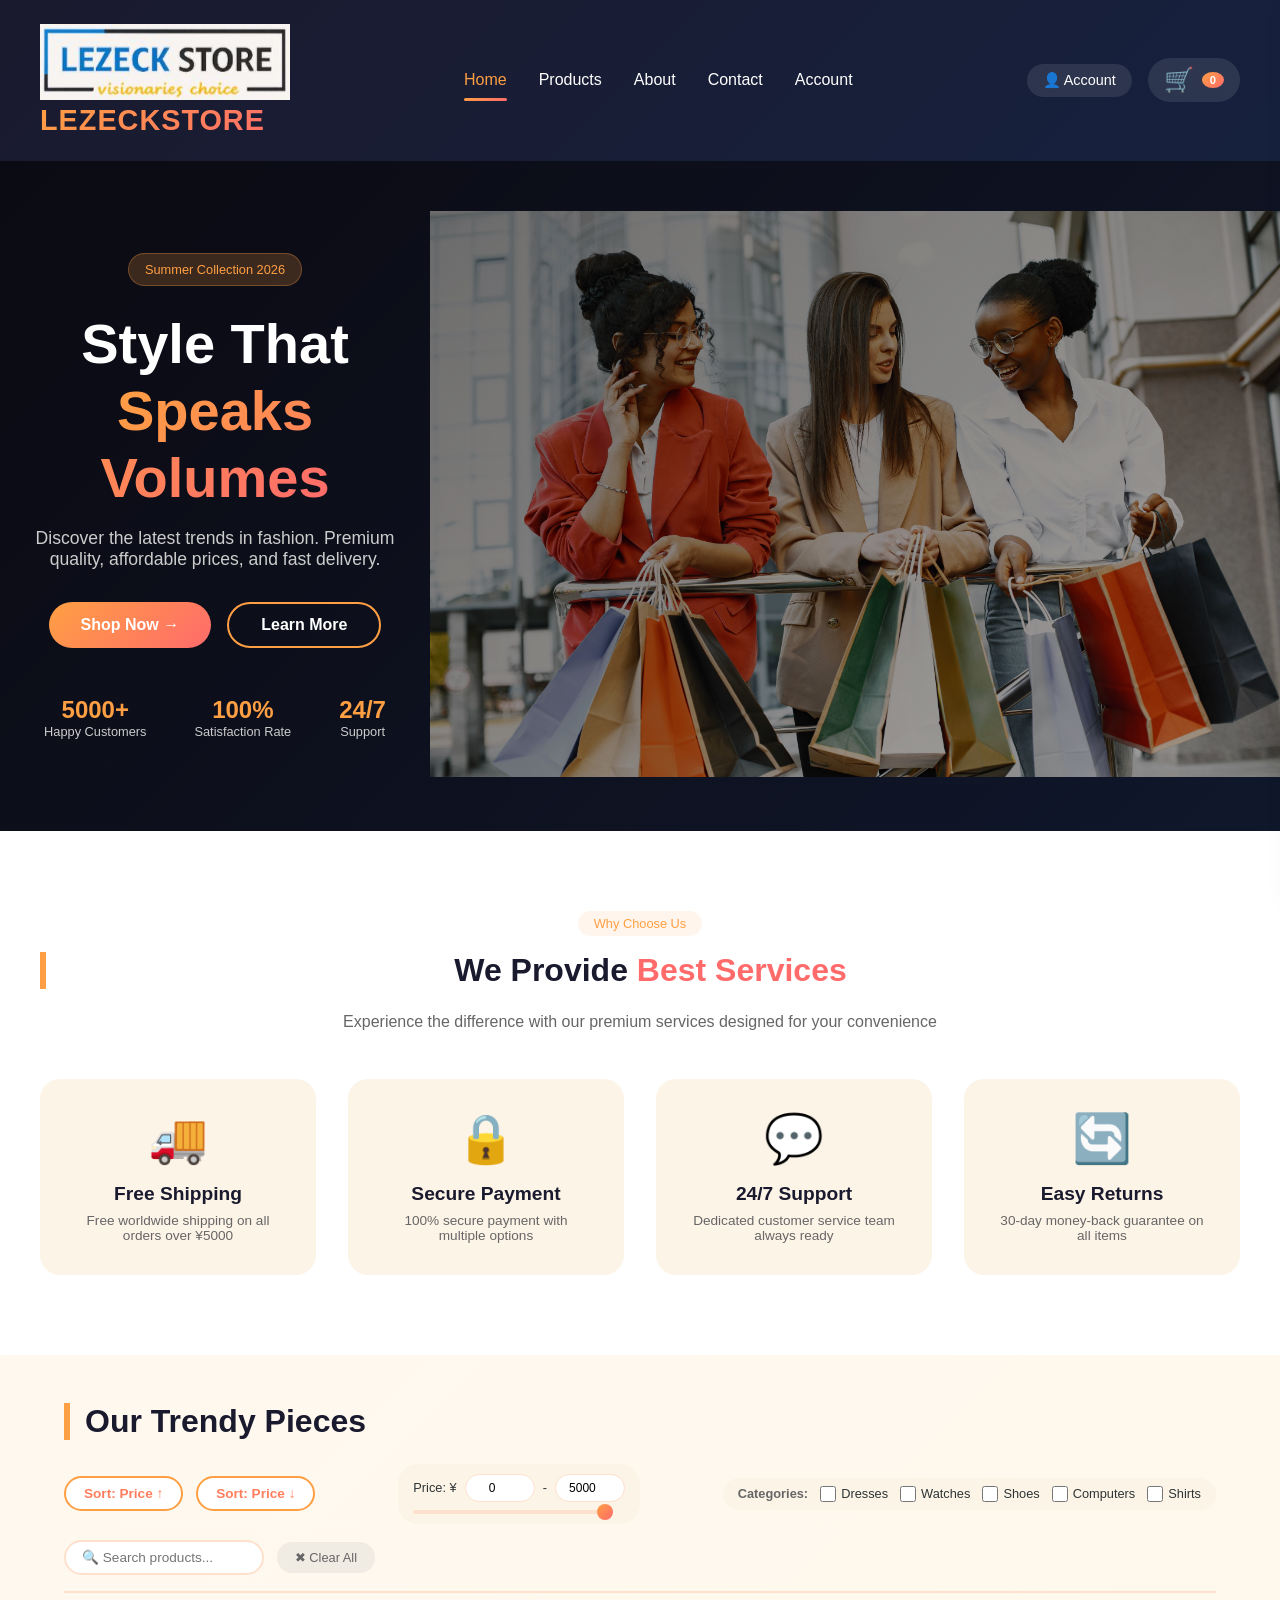
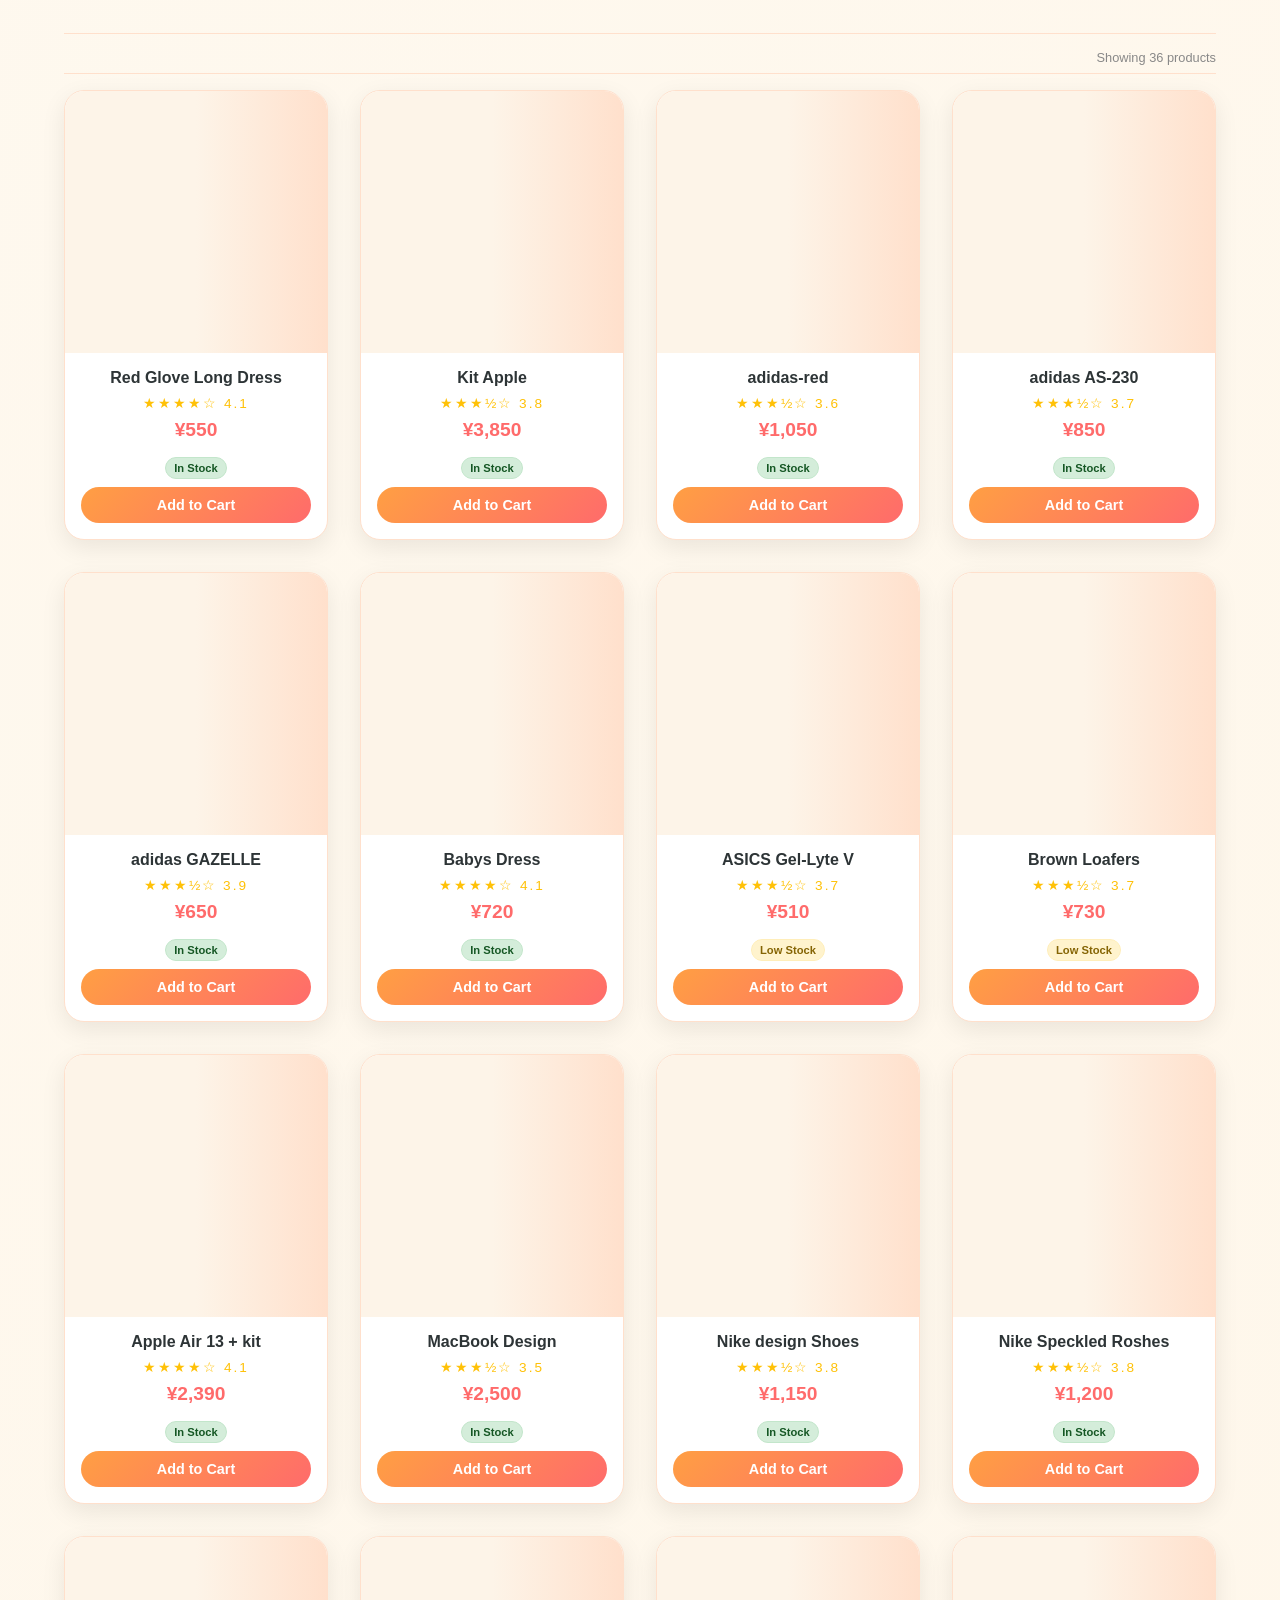
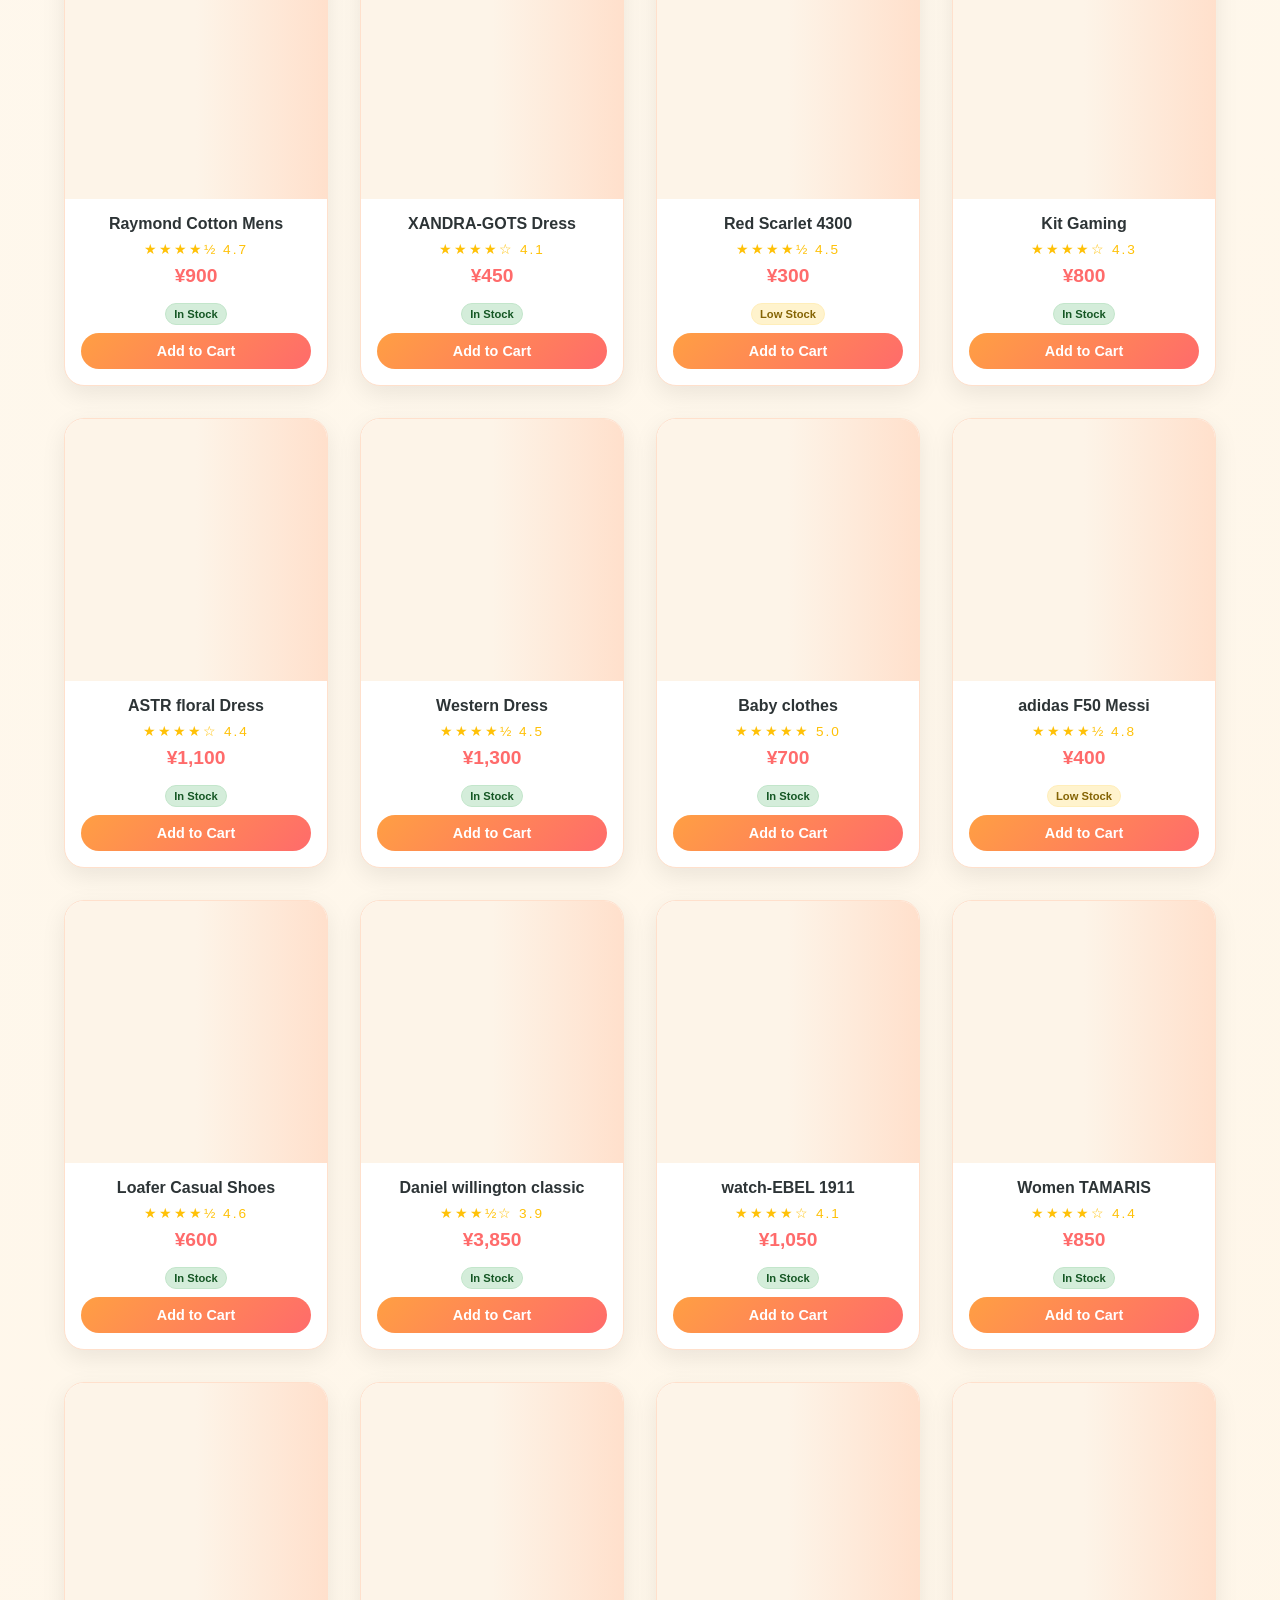
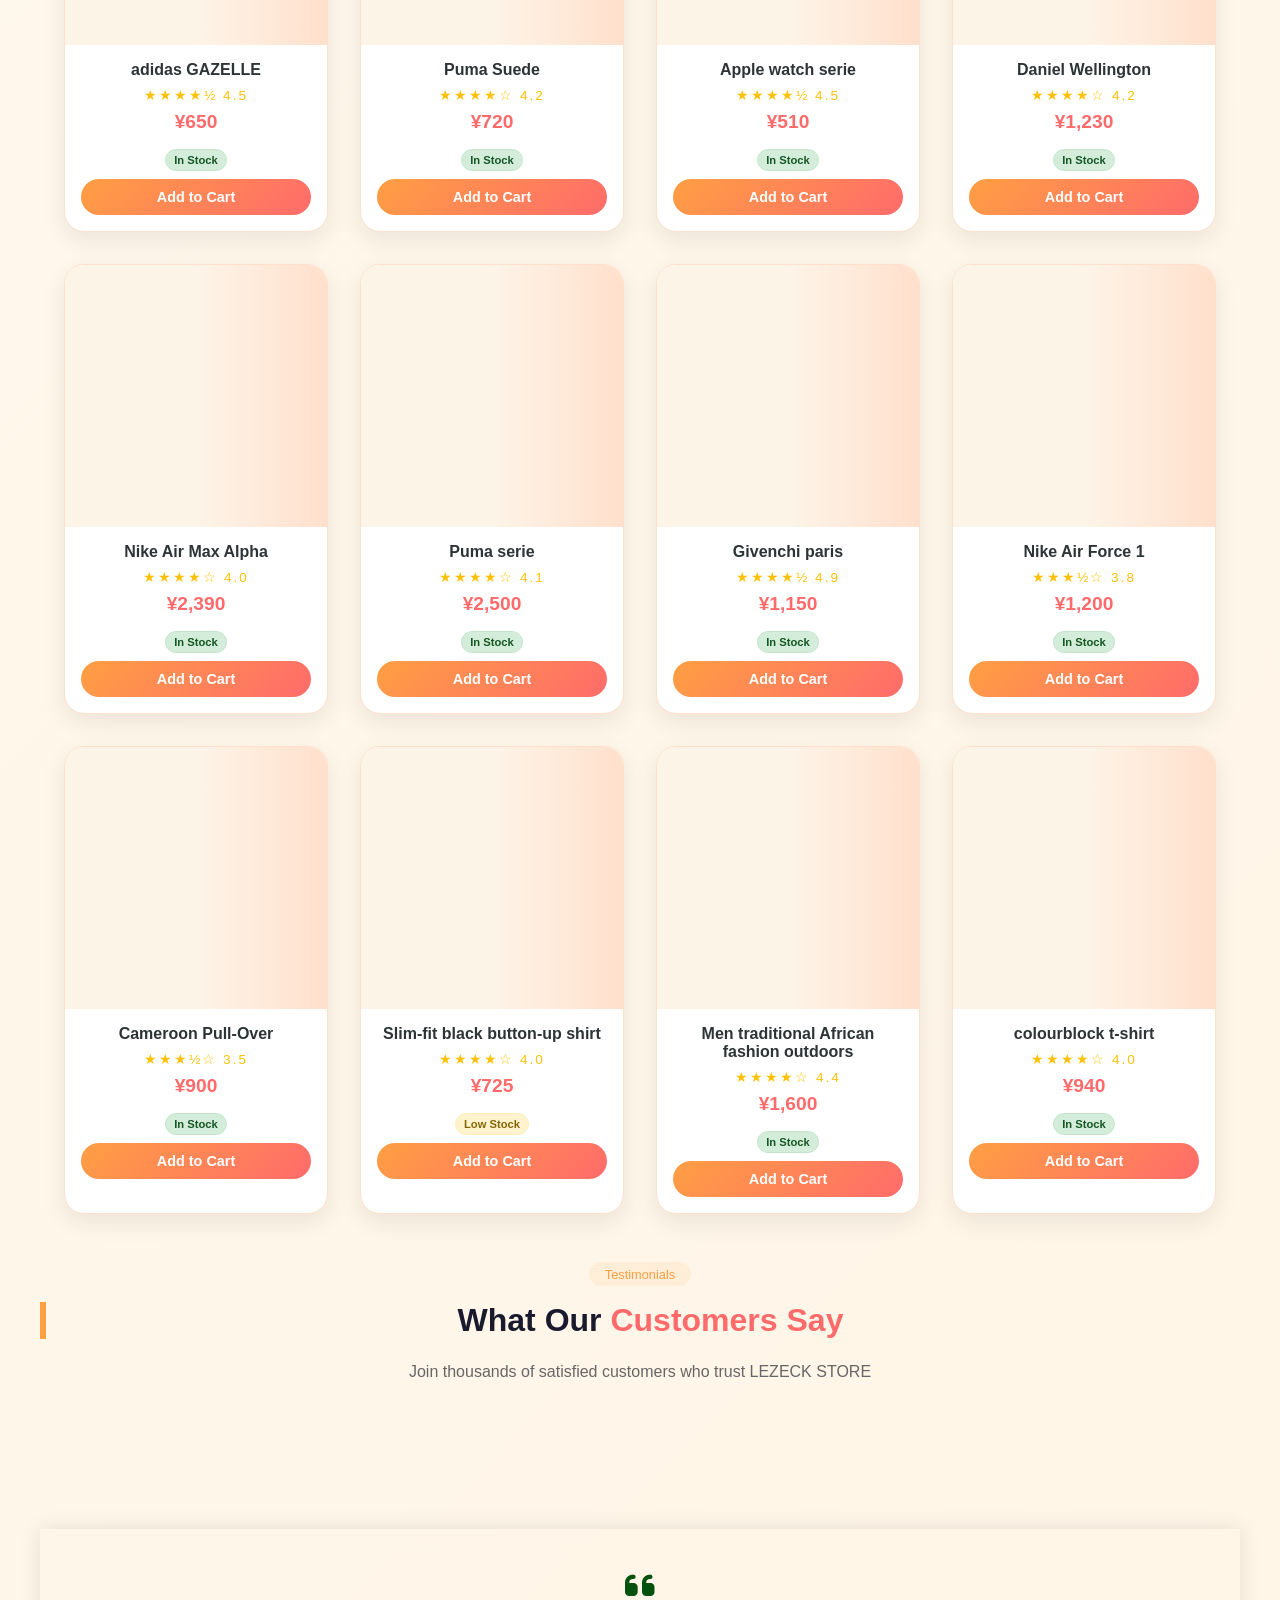
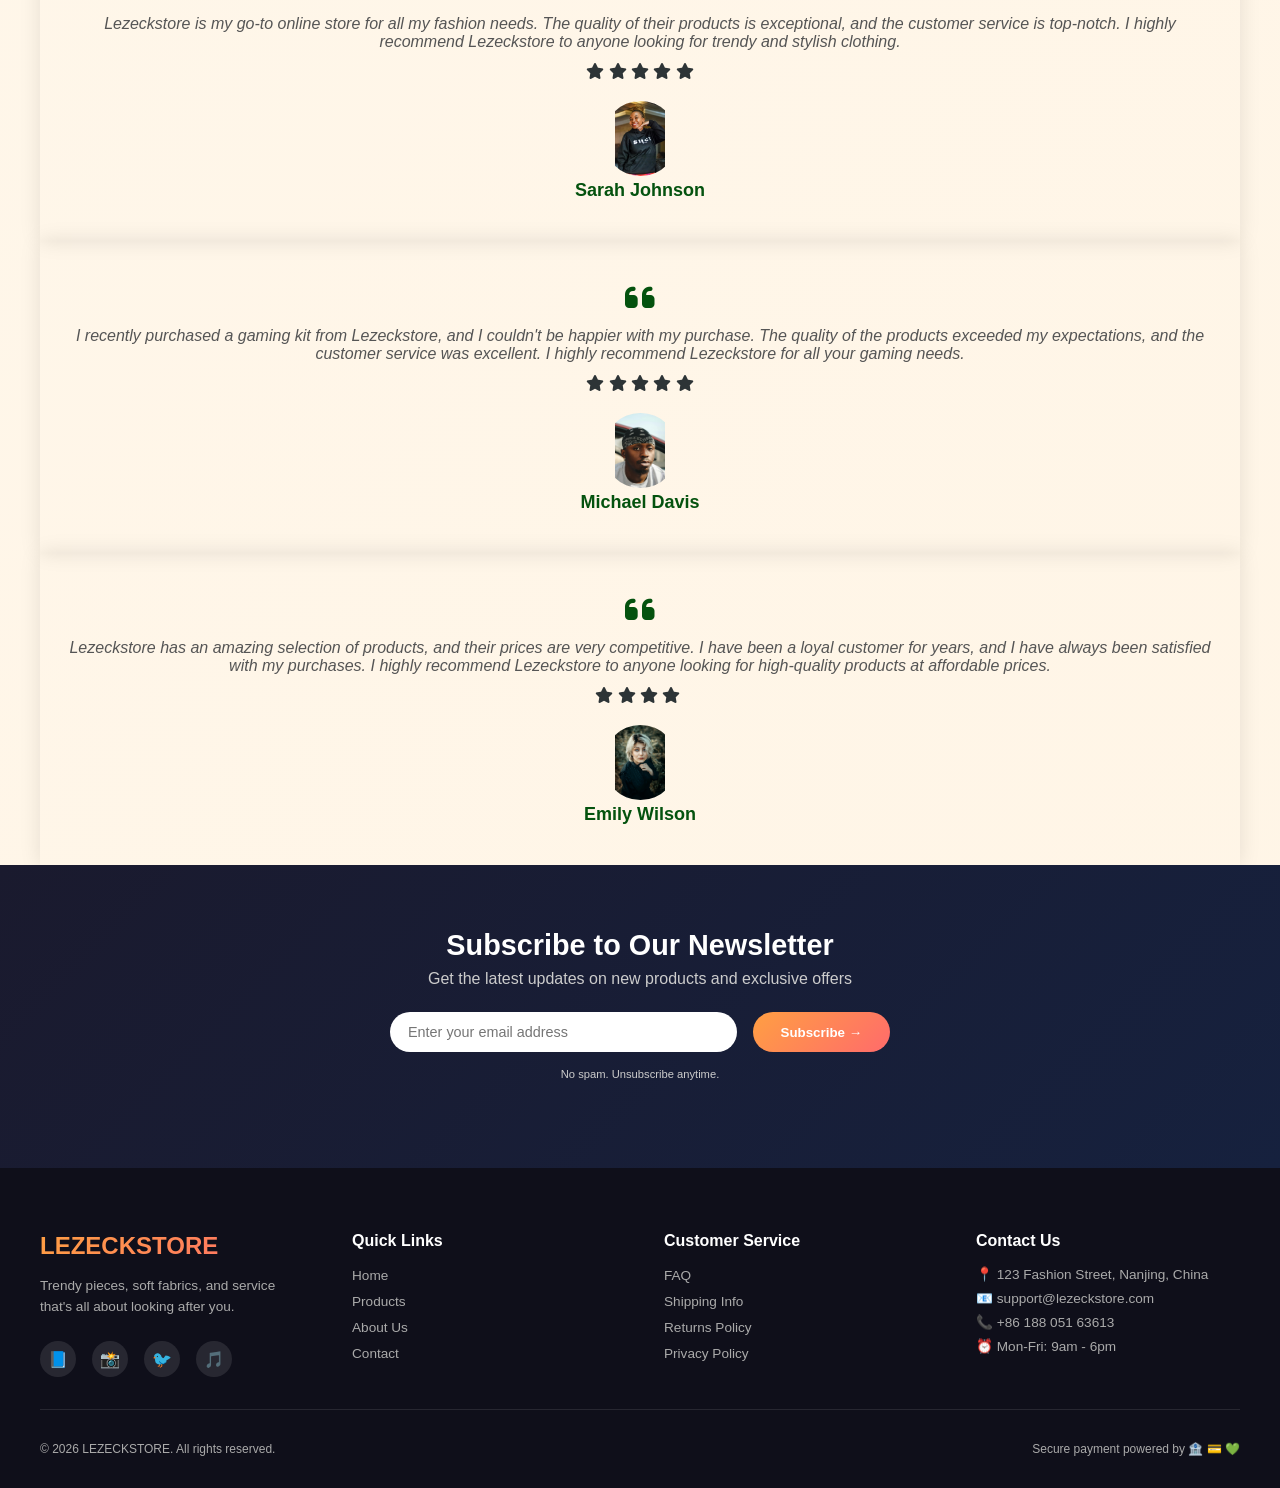
==== index.html @ a6354660 "Move index.html to root directory" ====
<!DOCTYPE html>
<html lang="en">
<head>
    <meta charset="UTF-8">
    <meta name="viewport" content="width=device-width, initial-scale=1.0, user-scalable=yes, viewport-fit=cover">
    <title>LEZECK STORE - Fashion Meets Your Personality</title>
    <!-- Add Font Awesome for testimonial icons -->
    <link rel="stylesheet" href="https://cdnjs.cloudflare.com/ajax/libs/font-awesome/6.4.0/css/all.min.css">
    <link rel="stylesheet" href="styles.css">
    <script src="script.js" defer></script>
</head>
<body>

<!-- Header with Navigation -->
<header class="header">
    <nav class="navbar">
        <div class="logo">
            <a href="index.html"><img src="images/logo.JPG" width="250px" alt="logo"></a>
            <h1>LEZECKSTORE</h1>
        </div>
        <ul class="nav-links">
            <li><a href="index.html" class="active">Home</a></li>
            <li><a href="product.html">Products</a></li>
            <li><a href="#">About</a></li>
            <li><a href="#">Contact</a></li>
            <li><a href="#">Account</a></li>
        </ul>
        <div class="header-actions">
            <div class="account-dropdown" id="accountDropdown">
                <button class="account-btn" id="accountBtn" aria-label="Account menu">👤 Account</button>
                <div class="dropdown-content" id="dropdownContent">
                    <div class="user-info" id="userInfo">
                        <span id="userNameDisplay">Guest</span>
                    </div>
                    <hr>
                    <button id="ordersBtn" class="dropdown-item">📋 My Orders</button>
                    <button id="loginBtn" class="dropdown-item">🔑 Login</button>
                    <button id="registerBtn" class="dropdown-item">📝 Register</button>
                    <button id="logoutBtn" class="dropdown-item logout" style="display:none;">🚪 Logout</button>
                </div>
            </div>
            <div class="cart-icon" id="cartIcon" aria-label="Shopping cart">
                🛒 <span id="cartCount" class="cart-badge">0</span>
            </div>
        </div>
    </nav>
</header>

<!-- Hero Banner (Day 18) -->
<section class="hero-banner">
    <div class="hero-overlay"></div>
    <div class="hero-content">
        <span class="hero-badge">Summer Collection 2026</span>
        <h1 class="hero-main-title">Style That<br><span class="gradient-text">Speaks Volumes</span></h1>
        <p class="hero-subtitle">Discover the latest trends in fashion. Premium quality, affordable prices, and fast delivery.</p>
        <div class="hero-buttons">
            <button class="btn-primary" id="shopNowBtn">Shop Now →</button>
            <button class="btn-secondary" id="learnMoreBtn">Learn More</button>
        </div>
        <div class="hero-stats">
            <div class="stat"><span>5000+</span><p>Happy Customers</p></div>
            <div class="stat"><span>100%</span><p>Satisfaction Rate</p></div>
            <div class="stat"><span>24/7</span><p>Support</p></div>
        </div>
    </div>
    <div class="col-2">
        <img src="images/shop.jpg" alt="shop">
    </div>
</section>

<!-- Features Section (Day 18) -->
<section class="features-section">
    <div class="container">
        <div class="section-header">
            <span class="section-tag">Why Choose Us</span>
            <h2 class="section-title">We Provide <span class="highlight">Best Services</span></h2>
            <p class="section-subtitle">Experience the difference with our premium services designed for your convenience</p>
        </div>
        <div class="features-grid">
            <div class="feature-card">
                <div class="feature-icon">🚚</div>
                <h3>Free Shipping</h3>
                <p>Free worldwide shipping on all orders over ¥5000</p>
            </div>
            <div class="feature-card">
                <div class="feature-icon">🔒</div>
                <h3>Secure Payment</h3>
                <p>100% secure payment with multiple options</p>
            </div>
            <div class="feature-card">
                <div class="feature-icon">💬</div>
                <h3>24/7 Support</h3>
                <p>Dedicated customer service team always ready</p>
            </div>
            <div class="feature-card">
                <div class="feature-icon">🔄</div>
                <h3>Easy Returns</h3>
                <p>30-day money-back guarantee on all items</p>
            </div>
        </div>
    </div>
</section>

<!-- Products Section -->
<main class="main-content">
    <h2 class="section-title">Our Trendy Pieces</h2>
    
    <div class="control-bar">
        <div class="sort-buttons">
            <button class="btn-sort" id="sortLowToHigh">Sort: Price ↑</button>
            <button class="btn-sort" id="sortHighToLow">Sort: Price ↓</button>
        </div>
        
        <div class="price-filter">
            <div class="price-range">
                <label>Price: ¥</label>
                <input type="number" id="minPrice" placeholder="Min" class="price-input" value="0">
                <span>-</span>
                <input type="number" id="maxPrice" placeholder="Max" class="price-input" value="5000">
            </div>
            <input type="range" id="priceSlider" class="price-slider" min="0" max="5000" value="5000">
        </div>
        
        <div class="categories-filter">
            <span class="filter-label">Categories:</span>
            <label class="category-checkbox"><input type="checkbox" class="category-chk" value="Dresses"> Dresses</label>
            <label class="category-checkbox"><input type="checkbox" class="category-chk" value="watch"> Watches</label>
            <label class="category-checkbox"><input type="checkbox" class="category-chk" value="Shoes"> Shoes</label>
            <label class="category-checkbox"><input type="checkbox" class="category-chk" value="Computers"> Computers</label>
           <label class="category-checkbox"><input type="checkbox" class="category-chk" value="shirt"> Shirts</label>
        </div>
        
        <div class="search-bar">
            <input type="text" id="searchInput" placeholder="🔍 Search products..." class="search-input">
            <button id="clearFiltersBtn" class="btn-clear">✖ Clear All</button>
        </div>
    </div>
    
    <div class="active-filters" id="activeFilters"></div>
    <div class="results-count" id="resultsCount">Showing 37 products</div>
    
    <div class="product-grid" id="productGrid"></div>
</main>

<!-- Testimonials Section (Day 19) - KEPT YOUR ORIGINAL STRUCTURE -->
<section class="testimonials-section">
    <div class="container">
        <div class="section-header">
            <span class="section-tag">Testimonials</span>
            <h2 class="section-title">What Our <span class="highlight">Customers Say</span></h2>
            <p class="section-subtitle">Join thousands of satisfied customers who trust LEZECK STORE</p>
        </div>
        <div class="testimonial">
            <div class="small-container">
                <div class="row">
                    <div class="col-3">
                        <i class="fa fa-quote-left"></i>
                        <p>Lezeckstore is my go-to online store for all my fashion needs. The quality of their products is exceptional, and the customer service is top-notch. I highly recommend Lezeckstore to anyone looking for trendy and stylish clothing.</p>
                        <div class="rating">
                            <i class="fa fa-star"></i>
                            <i class="fa fa-star"></i>
                            <i class="fa fa-star"></i>
                            <i class="fa fa-star"></i> 
                            <i class="fa fa-star"></i>
                        </div>
                        <img src="images/user1.jpg" alt="user1">
                        <h3>Sarah Johnson</h3>
                    </div>
                    <div class="col-3"> 
                        <i class="fa fa-quote-left"></i>
                        <p>I recently purchased a gaming kit from Lezeckstore, and I couldn't be happier with my purchase. The quality of the products exceeded my expectations, and the customer service was excellent. I highly recommend Lezeckstore for all your gaming needs.</p>
                        <div class="rating">
                            <i class="fa fa-star"></i>
                            <i class="fa fa-star"></i>
                            <i class="fa fa-star"></i>
                            <i class="fa fa-star"></i>
                            <i class="fa fa-star"></i>
                        </div>  
                        <img src="images/user2.jpg" alt="user2">
                        <h3>Michael Davis</h3>      
                    </div>
                    <div class="col-3">
                        <i class="fa fa-quote-left"></i>
                        <p>Lezeckstore has an amazing selection of products, and their prices are very competitive. I have been a loyal customer for years, and I have always been satisfied with my purchases. I highly recommend Lezeckstore to anyone looking for high-quality products at affordable prices.</p>
                        <div class="rating">
                            <i class="fa fa-star"></i>
                            <i class="fa fa-star"></i>
                            <i class="fa fa-star"></i>
                            <i class="fa fa-star"></i> 
                            <i class="fa fa-star-o"></i>
                        </div>
                        <img src="images/user3.jpg" alt="user3">
                        <h3>Emily Wilson</h3>   
                    </div>
                </div>
            </div>
        </div>
    </div>
</section>

<!-- Newsletter Section  -->
<section class="newsletter-section">
    <div class="container">
        <div class="newsletter-content">
            <h3>Subscribe to Our Newsletter</h3>
            <p>Get the latest updates on new products and exclusive offers</p>
            <form id="newsletterForm" class="newsletter-form">
                <input type="email" id="newsletterEmail" placeholder="Enter your email address" required>
                <button type="submit">Subscribe →</button>
            </form>
            <p class="newsletter-note">No spam. Unsubscribe anytime.</p>
        </div>
    </div>
</section>

<!-- Footer  -->
<footer class="footer">
    <div class="container">
        <div class="footer-grid">
            <div class="footer-brand">
                <h2>LEZECKSTORE</h2>
                <p>Trendy pieces, soft fabrics, and service that's all about looking after you.</p>
                <div class="social-links">
                    <a href="#" class="social-icon" aria-label="Facebook">📘</a>
                    <a href="#" class="social-icon" aria-label="Instagram">📸</a>
                    <a href="#" class="social-icon" aria-label="Twitter">🐦</a>
                    <a href="#" class="social-icon" aria-label="TikTok">🎵</a>
                </div>
            </div>
            <div class="footer-links">
                <h4>Quick Links</h4>
                <ul>
                    <li><a href="#">Home</a></li>
                    <li><a href="#">Products</a></li>
                    <li><a href="#">About Us</a></li>
                    <li><a href="#">Contact</a></li>
                </ul>
            </div>
            <div class="footer-links">
                <h4>Customer Service</h4>
                <ul>
                    <li><a href="#">FAQ</a></li>
                    <li><a href="#">Shipping Info</a></li>
                    <li><a href="#">Returns Policy</a></li>
                    <li><a href="#">Privacy Policy</a></li>
                </ul>
            </div>
            <div class="footer-contact">
                <h4>Contact Us</h4>
                <p>📍 123 Fashion Street, Nanjing, China</p>
                <p>📧 support@lezeckstore.com</p>
                <p>📞 +86 188 051 63613</p>
                <p>⏰ Mon-Fri: 9am - 6pm</p>
            </div>
        </div>
        <div class="footer-bottom">
            <p>&copy; 2026 LEZECKSTORE. All rights reserved.</p>
            <p>Secure payment powered by <span class="payment-icons">🏦 💳 💚</span></p>
        </div>
    </div>
</footer>

<!-- Cart Sidebar -->
<div class="cart-sidebar" id="cartSidebar">
    <div class="cart-header">
        <h3>My Cart 🛒</h3>
        <button class="close-cart" id="closeCartBtn" aria-label="Close cart">✖</button>
    </div>
    <div class="cart-items" id="cartItems">
        <div class="empty-cart-illustration">
            <div class="empty-cart-icon">🛍️</div>
            <p>Your cart is empty</p>
            <p class="empty-cart-subtitle">Add some trendy pieces to get started!</p>
        </div>
    </div>
    <div class="cart-total" id="cartTotal">Total: 0 RMB</div>
    <button class="checkout-btn" id="checkoutBtn">Checkout</button>
</div>

<!-- REMOVED DUPLICATE ELEMENTS (cart-icon, account-btn, close-cart that were at the bottom) -->

<!-- Checkout Modal -->
<div class="modal" id="checkoutModal">
    <div class="modal-content modal-large">
        <div class="modal-header">
            <h3>Complete Your Order</h3>
            <button class="close-modal" id="closeCheckoutModalBtn" aria-label="Close">✖</button>
        </div>
        <div id="orderSummary" class="order-summary"></div>
        
        <div class="checkout-form">
            <div class="form-group">
                <label>Full Name *</label>
                <input type="text" id="customerName" class="form-input" placeholder="Enter your full name">
            </div>
            <div class="form-group">
                <label>Email *</label>
                <input type="email" id="customerEmail" class="form-input" placeholder="Enter your email">
            </div>
            <div class="form-group">
                <label>Delivery Address *</label>
                <textarea id="customerAddress" class="form-input" rows="2" placeholder="Enter your full address"></textarea>
            </div>
            <div class="form-group">
                <label>Payment Method *</label>
                <select id="paymentMethod" class="form-input">
                    <option value="">Select payment method</option>
                    <option value="bank">🏦 Bank Transfer</option>
                    <option value="alipay">💰 Alipay</option>
                    <option value="wechat">💚 WeChat Pay</option>
                </select>
            </div>
        </div>
        
        <div class="modal-buttons">
            <button class="cancel-btn" id="cancelModalBtn">Cancel</button>
            <button class="confirm-btn" id="confirmOrderBtn">Place Order</button>
        </div>
    </div>
</div>

<!-- Payment Modal -->
<div class="modal" id="paymentModal">
    <div class="modal-content modal-large">
        <div class="modal-header">
            <h3>💳 Complete Payment</h3>
            <button class="close-modal" id="closePaymentBtn" aria-label="Close">✖</button>
        </div>
        
        <div id="paymentSummary" class="payment-summary">
            <div class="payment-amount">
                <span>Total to pay:</span>
                <strong id="paymentTotal">¥0</strong>
            </div>
        </div>
        
        <div class="payment-methods" id="paymentMethods">
            <div class="payment-method selected" data-method="bank">
                <div class="method-icon">🏦</div>
                <div class="method-info">
                    <strong>Bank Transfer</strong>
                    <small>Transfer to our bank account</small>
                </div>
                <div class="method-check">✓</div>
            </div>
            <div class="payment-method" data-method="alipay">
                <div class="method-icon">💰</div>
                <div class="method-info">
                    <strong>Alipay</strong>
                    <small>Scan QR code with Alipay app</small>
                </div>
                <div class="method-check">✓</div>
            </div>
            <div class="payment-method" data-method="wechat">
                <div class="method-icon">💚</div>
                <div class="method-info">
                    <strong>WeChat Pay</strong>
                    <small>Scan QR code with WeChat</small>
                </div>
                <div class="method-check">✓</div>
            </div>
        </div>
        
        <div id="paymentDetails" class="payment-details"></div>
        
        <div class="payment-buttons">
            <button class="cancel-btn" id="cancelPaymentBtn">Cancel</button>
            <button class="confirm-btn" id="processPaymentBtn">Confirm Payment</button>
        </div>
        
        <div id="paymentStatus" class="payment-status"></div>
    </div>
</div>

<!-- Order History Modal -->
<div class="modal" id="ordersModal">
    <div class="modal-content modal-large">
        <div class="modal-header">
            <h3>📋 My Orders</h3>
            <button class="close-modal" id="closeOrdersBtn" aria-label="Close">✖</button>
        </div>
        <div id="ordersList" class="orders-list">
            <p style="text-align:center;color:#999;">No orders yet. Complete your first order!</p>
        </div>
    </div>
</div>

<!-- Registration Modal -->
<div class="modal" id="registerModal">
    <div class="modal-content">
        <div class="modal-header">
            <h3>📝 Create Account</h3>
            <button class="close-modal" id="closeRegisterBtn" aria-label="Close">✖</button>
        </div>
        <form id="registerForm">
            <div class="form-group">
                <label>Full Name *</label>
                <input type="text" id="regName" class="form-input" placeholder="Enter your full name">
            </div>
            <div class="form-group">
                <label>Email *</label>
                <input type="email" id="regEmail" class="form-input" placeholder="Enter your email">
            </div>
            <div class="form-group">
                <label>Password *</label>
                <input type="password" id="regPassword" class="form-input" placeholder="Minimum 6 characters">
            </div>
            <div class="form-group">
                <label>Confirm Password *</label>
                <input type="password" id="regConfirmPassword" class="form-input" placeholder="Confirm your password">
            </div>
            <button type="submit" class="confirm-btn" style="width:100%;">Register</button>
        </form>
        <p class="form-footer">Already have an account? <a href="#" id="switchToLogin">Login here</a></p>
    </div>
</div>

<!-- Login Modal -->
<div class="modal" id="loginModal">
    <div class="modal-content">
        <div class="modal-header">
            <h3>🔑 Login</h3>
            <button class="close-modal" id="closeLoginBtn" aria-label="Close">✖</button>
        </div>
        <form id="loginForm">
            <div class="form-group">
                <label>Email *</label>
                <input type="email" id="loginEmail" class="form-input" placeholder="Enter your email">
            </div>
            <div class="form-group">
                <label>Password *</label>
                <input type="password" id="loginPassword" class="form-input" placeholder="Enter your password">
            </div>
            <div class="form-group">
                <label class="checkbox-label">
                    <input type="checkbox" id="rememberMe"> Remember me
                </label>
            </div>
            <button type="submit" class="confirm-btn" style="width:100%;">Login</button>
        </form>
        <p class="form-footer">Don't have an account? <a href="#" id="switchToRegister">Register here</a></p>
    </div>
</div>

<!-- Success Toast Message -->
<div id="successToast" class="toast">✅ Order placed successfully!</div>

</body>
</html>
---- styles.css ----
* {
    margin: 0;
    padding: 0;
    box-sizing: border-box;
}

body {
    font-family: 'Segoe UI', Tahoma, Geneva, Verdana, sans-serif;
    background: linear-gradient(135deg, #fef9f0 0%, #fff5e6 100%);
    color: #2d3436;
}

/* ========== HEADER & NAVIGATION ========== */
.header {
    background: linear-gradient(135deg, #1a1a2e 0%, #16213e 100%);
    padding: 1rem 2rem;
    position: sticky;
    top: 0;
    z-index: 100;
}

.navbar {
    display: flex;
    justify-content: space-between;
    align-items: center;
    flex-wrap: wrap;
    max-width: 1200px;
    margin: 0 auto;
    padding: 0.5rem 0;
}

.logo h1 {
    font-size: 1.8rem;
    background: linear-gradient(135deg, #ff9f43, #ff6b6b);
    -webkit-background-clip: text;
    background-clip: text;
    color: transparent;
    letter-spacing: 1px;
    font-weight: 800;
}

.nav-links {
    display: flex;
    gap: 2rem;
    list-style: none;
}

.nav-links li a {
    text-decoration: none;
    color: #ffffff;
    font-weight: 500;
    transition: all 0.3s ease;
    padding: 8px 0;
    position: relative;
}

.nav-links li a:hover,
.nav-links li a.active {
    color: #ff9f43;
}

.nav-links li a.active::after {
    content: '';
    position: absolute;
    bottom: -5px;
    left: 0;
    width: 100%;
    height: 3px;
    background: linear-gradient(135deg, #ff9f43, #ff6b6b);
    border-radius: 3px;
}

.header-actions {
    display: flex;
    align-items: center;
    gap: 1rem;
}
.col-2 img{
    max-width: 850px;
    padding: 50px 0;
}
.col-2 h1{
    font-size: 45px;
    line-height: 60px;
    margin-bottom: 20px;
}

/* Account Dropdown */
.account-dropdown {
    position: relative;
    display: inline-block;
}

.account-btn {
    background: rgba(255, 255, 255, 0.1);
    border: none;
    color: white;
    padding: 8px 16px;
    border-radius: 30px;
    cursor: pointer;
    font-size: 0.9rem;
    transition: all 0.2s ease;
    backdrop-filter: blur(10px);
}

.account-btn:hover {
    background: rgba(255, 159, 67, 0.3);
    transform: scale(1.05);
}

.dropdown-content {
    display: none;
    position: absolute;
    right: 0;
    top: 45px;
    background: white;
    min-width: 200px;
    box-shadow: 0 8px 20px rgba(0,0,0,0.15);
    border-radius: 12px;
    z-index: 100;
    overflow: hidden;
}

.dropdown-content.show {
    display: block;
    animation: fadeIn 0.2s ease;
}

.user-info {
    padding: 12px 16px;
    background: linear-gradient(135deg, #ff9f43, #ff6b6b);
    color: white;
}

.user-info span {
    font-weight: bold;
    display: block;
    font-size: 0.9rem;
}

.dropdown-item {
    width: 100%;
    padding: 10px 16px;
    text-align: left;
    background: none;
    border: none;
    cursor: pointer;
    font-size: 0.85rem;
    transition: background 0.2s;
    color: #333;
}

.dropdown-item:hover {
    background: #f0ebe3;
}

.dropdown-item.logout {
    color: #ff6b6b;
    border-top: 1px solid #eee;
}

/* Cart Icon */
.cart-icon {
    cursor: pointer;
    font-size: 1.5rem;
    background: rgba(255, 255, 255, 0.1);
    padding: 8px 16px;
    border-radius: 50px;
    transition: all 0.3s ease;
    color: white;
    display: flex;
    align-items: center;
    gap: 8px;
    backdrop-filter: blur(10px);
}

.cart-icon:hover {
    background: rgba(255, 159, 67, 0.3);
    transform: scale(1.05);
}

.cart-badge {
    background: linear-gradient(135deg, #ff9f43, #ff6b6b);
    color: white;
    border-radius: 50%;
    padding: 2px 8px;
    font-size: 0.7rem;
    font-weight: bold;
}

.cart-badge.bump {
    animation: bump 0.3s ease;
}

@keyframes bump {
    0% { transform: scale(1); }
    50% { transform: scale(1.3); }
    100% { transform: scale(1); }
}

/* ========== HERO BANNER (DAY 18) ========== */
.hero-banner {
    position: relative;
    background: linear-gradient(135deg, #1a1a2e 0%, #16213e 100%);
    min-height: 550px;
    display: flex;
    align-items: center;
    justify-content: center;
    text-align: center;
    overflow: hidden;
}

.hero-overlay {
    position: absolute;
    top: 0;
    left: 0;
    width: 100%;
    height: 100%;
    background: linear-gradient(135deg, rgba(0,0,0,0.6), rgba(0,0,0,0.3));
}

.hero-content {
    position: relative;
    z-index: 2;
    max-width: 800px;
    padding: 2rem;
}

.hero-badge {
    display: inline-block;
    background: rgba(255, 159, 67, 0.2);
    color: #ff9f43;
    padding: 0.5rem 1rem;
    border-radius: 50px;
    font-size: 0.8rem;
    margin-bottom: 1.5rem;
    border: 1px solid rgba(255, 159, 67, 0.3);
}

.hero-main-title {
    font-size: 3.5rem;
    color: white;
    margin-bottom: 1rem;
    line-height: 1.2;
}

.gradient-text {
    background: linear-gradient(135deg, #ff9f43, #ff6b6b);
    -webkit-background-clip: text;
    background-clip: text;
    color: transparent;
}

.hero-subtitle {
    color: #cccccc;
    font-size: 1.1rem;
    margin-bottom: 2rem;
    max-width: 600px;
    margin-left: auto;
    margin-right: auto;
}

.hero-buttons {
    display: flex;
    gap: 1rem;
    justify-content: center;
    margin-bottom: 3rem;
}

.btn-primary {
    background: linear-gradient(135deg, #ff9f43, #ff6b6b);
    border: none;
    padding: 12px 32px;
    border-radius: 50px;
    color: white;
    font-weight: bold;
    cursor: pointer;
    transition: all 0.3s ease;
    font-size: 1rem;
}

.btn-primary:hover {
    transform: translateY(-3px);
    box-shadow: 0 8px 20px rgba(255, 107, 107, 0.3);
}

.btn-secondary {
    background: transparent;
    border: 2px solid #ff9f43;
    padding: 12px 32px;
    border-radius: 50px;
    color: white;
    font-weight: bold;
    cursor: pointer;
    transition: all 0.3s ease;
    font-size: 1rem;
}

.btn-secondary:hover {
    background: rgba(255, 159, 67, 0.1);
    transform: translateY(-3px);
}

.hero-stats {
    display: flex;
    gap: 3rem;
    justify-content: center;
}

.stat span {
    display: block;
    font-size: 1.5rem;
    font-weight: bold;
    color: #ff9f43;
}

.stat p {
    color: #cccccc;
    font-size: 0.8rem;
}

/* ========== FEATURES SECTION (DAY 18) ========== */
.features-section {
    padding: 5rem 2rem;
    background: white;
}

.container {
    max-width: 1200px;
    margin: 0 auto;
}

.section-header {
    text-align: center;
    margin-bottom: 3rem;
}

.section-tag {
    display: inline-block;
    background: rgba(255, 159, 67, 0.1);
    color: #ff9f43;
    padding: 0.3rem 1rem;
    border-radius: 50px;
    font-size: 0.8rem;
    margin-bottom: 1rem;
}

.section-title {
    font-size: 2.2rem;
    margin-bottom: 1rem;
    color: #1a1a2e;
}

.section-title .highlight {
    color: #ff6b6b;
}

.section-subtitle {
    color: #666;
    max-width: 600px;
    margin: 0 auto;
}

.features-grid {
    display: grid;
    grid-template-columns: repeat(auto-fit, minmax(250px, 1fr));
    gap: 2rem;
}

.feature-card {
    text-align: center;
    padding: 2rem;
    background: #fdf4e8;
    border-radius: 20px;
    transition: all 0.3s ease;
}

.feature-card:hover {
    transform: translateY(-5px);
    box-shadow: 0 10px 30px rgba(0,0,0,0.1);
}

.feature-icon {
    font-size: 3rem;
    margin-bottom: 1rem;
}

.feature-card h3 {
    font-size: 1.2rem;
    margin-bottom: 0.5rem;
    color: #1a1a2e;
}

.feature-card p {
    font-size: 0.85rem;
    color: #666;
}

/* ========== MAIN CONTENT ========== */
.main-content {
    max-width: 1200px;
    margin: 3rem auto;
    padding: 0 1.5rem;
}

.section-title {
    font-size: 2rem;
    margin-bottom: 1.5rem;
    color: #1a1a2e;
    border-left: 6px solid #ff9f43;
    padding-left: 15px;
    font-weight: 700;
}

/* ========== CONTROL BARS ========== */
.control-bar {
    display: flex;
    justify-content: space-between;
    align-items: center;
    flex-wrap: wrap;
    gap: 1rem;
    margin-bottom: 2rem;
    padding-bottom: 1rem;
    border-bottom: 2px solid #ffe0cc;
}

.sort-buttons {
    display: flex;
    gap: 0.8rem;
}

.btn-sort {
    padding: 8px 18px;
    border: 2px solid #ff9f43;
    background: white;
    border-radius: 30px;
    cursor: pointer;
    font-size: 0.85rem;
    transition: all 0.2s ease;
    color: #ff7e5e;
    font-weight: 600;
}

.btn-sort:hover {
    background: linear-gradient(135deg, #ff9f43, #ff6b6b);
    color: white;
    transform: translateY(-2px);
    border-color: transparent;
}

.btn-sort.active-sort {
    background: linear-gradient(135deg, #ff9f43, #ff6b6b);
    color: white;
    border-color: transparent;
}

.price-filter {
    display: flex;
    flex-direction: column;
    gap: 8px;
    background: #fdf4e8;
    padding: 10px 15px;
    border-radius: 20px;
}

.price-range {
    display: flex;
    align-items: center;
    gap: 8px;
    font-size: 0.8rem;
}

.price-input {
    width: 70px;
    padding: 6px 8px;
    border: 1px solid #ffe0cc;
    border-radius: 20px;
    font-size: 0.75rem;
    text-align: center;
}

.price-slider {
    width: 200px;
    height: 4px;
    -webkit-appearance: none;
    background: #ffe0cc;
    border-radius: 5px;
    outline: none;
}

.price-slider::-webkit-slider-thumb {
    -webkit-appearance: none;
    width: 16px;
    height: 16px;
    background: linear-gradient(135deg, #ff9f43, #ff6b6b);
    border-radius: 50%;
    cursor: pointer;
}

.categories-filter {
    display: flex;
    align-items: center;
    gap: 12px;
    flex-wrap: wrap;
    background: #fdf4e8;
    padding: 8px 15px;
    border-radius: 20px;
}

.filter-label {
    font-size: 0.8rem;
    font-weight: 600;
    color: #666;
}

.category-checkbox {
    display: flex;
    align-items: center;
    gap: 5px;
    font-size: 0.8rem;
    cursor: pointer;
}

.category-checkbox input {
    width: 16px;
    height: 16px;
    cursor: pointer;
    accent-color: #ff9f43;
}

.search-bar {
    display: flex;
    gap: 0.8rem;
    align-items: center;
}

.search-input {
    padding: 8px 16px;
    border: 2px solid #ffe0cc;
    border-radius: 30px;
    font-size: 0.85rem;
    width: 200px;
    transition: all 0.2s ease;
    outline: none;
}

.search-input:focus {
    border-color: #ff9f43;
    box-shadow: 0 0 0 3px rgba(255, 159, 67, 0.2);
}

.btn-clear {
    padding: 8px 18px;
    background: #f0ebe3;
    border: none;
    border-radius: 30px;
    cursor: pointer;
    font-size: 0.8rem;
    color: #666;
    transition: all 0.2s ease;
}

.btn-clear:hover {
    background: #ff6b6b;
    color: white;
    transform: translateY(-2px);
}

.active-filters {
    display: flex;
    flex-wrap: wrap;
    gap: 8px;
    margin-bottom: 1rem;
    padding-bottom: 0.5rem;
    border-bottom: 1px solid #ffe0cc;
}

.filter-tag {
    display: inline-flex;
    align-items: center;
    gap: 6px;
    background: linear-gradient(135deg, #ff9f43, #ff6b6b);
    color: white;
    padding: 4px 12px;
    border-radius: 20px;
    font-size: 0.75rem;
    font-weight: 500;
}

.filter-tag .remove-filter {
    cursor: pointer;
    font-weight: bold;
    font-size: 1rem;
    transition: transform 0.2s;
}

.filter-tag .remove-filter:hover {
    transform: scale(1.2);
}

.results-count {
    text-align: right;
    font-size: 0.8rem;
    color: #888;
    margin-bottom: 1rem;
    padding-bottom: 0.5rem;
    border-bottom: 1px solid #ffe0cc;
}

/* ========== PRODUCT GRID ========== */
.product-grid {
    display: grid;
    grid-template-columns: repeat(auto-fill, minmax(260px, 1fr));
    gap: 2rem;
    animation: fadeIn 0.5s ease;
}

@keyframes fadeIn {
    from { opacity: 0; transform: translateY(20px); }
    to { opacity: 1; transform: translateY(0); }
}

.product-card {
    background: white;
    border-radius: 20px;
    overflow: hidden;
    box-shadow: 0 8px 24px rgba(0, 0, 0, 0.08);
    transition: all 0.3s ease;
    cursor: pointer;
    border: 1px solid #ffe0cc;
}

.product-card:hover {
    transform: translateY(-10px);
    box-shadow: 0 20px 30px rgba(255, 159, 67, 0.15);
    border-color: #ff9f43;
}

.product-img {
    width: 100%;
    height: auto;
    aspect-ratio: 1 / 1;
    object-fit: cover;
    background-color: #fdf4e8;
    transition: transform 0.4s ease;
}

.product-card:hover .product-img {
    transform: scale(1.05);
}

.skeleton-img {
    width: 100%;
    height: auto;
    aspect-ratio: 1 / 1;
    background: linear-gradient(90deg, #fdf4e8 25%, #ffe0cc 50%, #fdf4e8 75%);
    background-size: 200% 100%;
    animation: shimmer 1.5s infinite;
}

@keyframes shimmer {
    0% { background-position: 200% 0; }
    100% { background-position: -200% 0; }
}

.product-info {
    padding: 1rem;
    text-align: center;
}

.product-name {
    font-size: 1rem;
    font-weight: 700;
    margin-bottom: 0.5rem;
    color: #2d3436;
}

.product-rating {
    color: #ffc107;
    font-size: 0.85rem;
    letter-spacing: 2px;
    margin: 0.5rem 0;
}

.product-price {
    font-size: 1.2rem;
    color: #ff6b6b;
    font-weight: bold;
    margin: 0.5rem 0;
}

.stock-badge {
    display: inline-block;
    padding: 4px 8px;
    border-radius: 20px;
    font-size: 0.7rem;
    font-weight: 600;
    margin-top: 8px;
}

.stock-in {
    background: #d4edda;
    color: #155724;
    border: 1px solid #c3e6cb;
}

.stock-low {
    background: #fff3cd;
    color: #856404;
    border: 1px solid #ffeeba;
}

.add-btn {
    width: 100%;
    padding: 10px;
    background: linear-gradient(135deg, #ff9f43, #ff6b6b);
    border: none;
    color: white;
    font-weight: bold;
    border-radius: 30px;
    cursor: pointer;
    transition: all 0.2s ease;
    font-size: 0.9rem;
    margin-top: 0.5rem;
}

.add-btn:hover {
    transform: scale(1.02);
    box-shadow: 0 4px 12px rgba(255, 107, 107, 0.3);
}

/* ========== TESTIMONIALS SECTION ========== */
/* testimonial */
.testimonial{
    padding-top: 100px;
}
.testimonial .col-3{
    text-align: center;
    padding: 40px 20px;
    box-shadow: 0 0 20px 0px rgba(0,0,0,0.1);
    cursor: pointer;
    transition: transform 0.5s;
}
.testimonial .col-3 img{
    width: 75px;
    height: 75px;
    margin-top: 20px;
    border-radius: 50%;
    object-fit: contain;
}
.testimonial .col-3:hover{
    transform: translateY(-10px);
}
.fa.fa-quote-left{
    font-size: 34px;
    color: #04520e;
}
.col-3 p{
    color: #555;
    font-style: italic;
    margin: 12px 0;
}
.testimonial .col-3 h3{
    color: #04520e;
    font-weight: 600;
    font-size: 18px;
}
/* ========== NEWSLETTER SECTION  ========== */
.newsletter-section {
    padding: 4rem 2rem;
    background: linear-gradient(135deg, #1a1a2e, #16213e);
    text-align: center;
}

.newsletter-content h3 {
    font-size: 1.8rem;
    color: white;
    margin-bottom: 0.5rem;
}

.newsletter-content p {
    color: #cccccc;
    margin-bottom: 1.5rem;
}

.newsletter-form {
    display: flex;
    justify-content: center;
    gap: 1rem;
    flex-wrap: wrap;
    max-width: 500px;
    margin: 0 auto;
}

.newsletter-form input {
    flex: 1;
    padding: 12px 18px;
    border: none;
    border-radius: 50px;
    font-size: 0.9rem;
    outline: none;
    min-width: 250px;
}

.newsletter-form button {
    background: linear-gradient(135deg, #ff9f43, #ff6b6b);
    border: none;
    padding: 12px 28px;
    border-radius: 50px;
    color: white;
    font-weight: bold;
    cursor: pointer;
    transition: all 0.3s ease;
}

.newsletter-form button:hover {
    transform: translateY(-2px);
    box-shadow: 0 5px 15px rgba(255, 107, 107, 0.3);
}

.newsletter-note {
    font-size: 0.7rem;
    color: #999;
    margin-top: 1rem;
}

/* ========== FOOTER  ========== */
.footer {
    background: #0f0f1a;
    color: #aaa;
    padding: 4rem 2rem 2rem;
}

.footer-grid {
    display: grid;
    grid-template-columns: repeat(auto-fit, minmax(200px, 1fr));
    gap: 3rem;
    max-width: 1200px;
    margin: 0 auto;
}

.footer-brand h2 {
    font-size: 1.5rem;
    background: linear-gradient(135deg, #ff9f43, #ff6b6b);
    -webkit-background-clip: text;
    background-clip: text;
    color: transparent;
    margin-bottom: 1rem;
}

.footer-brand p {
    font-size: 0.85rem;
    line-height: 1.5;
    margin-bottom: 1.5rem;
}

.social-links {
    display: flex;
    gap: 1rem;
}

.social-icon {
    width: 36px;
    height: 36px;
    background: rgba(255,255,255,0.1);
    border-radius: 50%;
    display: flex;
    align-items: center;
    justify-content: center;
    text-decoration: none;
    color: white;
    transition: all 0.3s ease;
}

.social-icon:hover {
    background: #ff9f43;
    transform: translateY(-3px);
}

.footer-links h4, .footer-contact h4 {
    color: white;
    margin-bottom: 1rem;
    font-size: 1rem;
}

.footer-links ul {
    list-style: none;
}

.footer-links li {
    margin-bottom: 0.5rem;
}

.footer-links a {
    color: #aaa;
    text-decoration: none;
    font-size: 0.85rem;
    transition: color 0.3s;
}

.footer-links a:hover {
    color: #ff9f43;
}

.footer-contact p {
    font-size: 0.85rem;
    margin-bottom: 0.5rem;
}

.footer-bottom {
    text-align: center;
    padding-top: 2rem;
    margin-top: 2rem;
    border-top: 1px solid rgba(255,255,255,0.1);
    display: flex;
    justify-content: space-between;
    flex-wrap: wrap;
    gap: 1rem;
    max-width: 1200px;
    margin: 2rem auto 0;
    font-size: 0.75rem;
}

/* ========== CART SIDEBAR ========== */
.cart-sidebar {
    position: fixed;
    top: 0;
    right: -420px;
    width: 400px;
    height: 100%;
    background: linear-gradient(135deg, #ffffff 0%, #fffaf5 100%);
    box-shadow: -4px 0 30px rgba(0, 0, 0, 0.1);
    z-index: 1000;
    transition: right 0.35s ease;
    display: flex;
    flex-direction: column;
    padding: 1.5rem;
}

.cart-sidebar.open {
    right: 0;
}

.cart-header {
    display: flex;
    justify-content: space-between;
    align-items: center;
    border-bottom: 2px solid #ffe0cc;
    padding-bottom: 1rem;
    margin-bottom: 1rem;
}

.cart-header h3 {
    font-size: 1.4rem;
    color: #ff6b6b;
}

.close-cart {
    font-size: 1.5rem;
    cursor: pointer;
    background: none;
    border: none;
    color: #bbb;
    transition: all 0.2s;
    width: 36px;
    height: 36px;
    border-radius: 50%;
}

.close-cart:hover {
    color: #ff6b6b;
    background: #ffe0cc;
    transform: rotate(90deg);
}

.cart-items {
    flex: 1;
    overflow-y: auto;
    padding-right: 0.5rem;
}

.cart-items::-webkit-scrollbar {
    width: 6px;
}

.cart-items::-webkit-scrollbar-track {
    background: #ffe0cc;
    border-radius: 10px;
}

.cart-items::-webkit-scrollbar-thumb {
    background: #ff9f43;
    border-radius: 10px;
}

.empty-cart-illustration {
    text-align: center;
    padding: 3rem 1rem;
    animation: slideUpFade 0.5s ease;
}

@keyframes slideUpFade {
    from { opacity: 0; transform: translateY(20px); }
    to { opacity: 1; transform: translateY(0); }
}

.empty-cart-icon {
    font-size: 5rem;
    margin-bottom: 1rem;
    display: inline-block;
    animation: bounce 1s ease infinite;
}

@keyframes bounce {
    0%, 100% { transform: translateY(0); }
    50% { transform: translateY(-10px); }
}

.empty-cart-illustration p {
    font-size: 1rem;
    margin-bottom: 0.5rem;
    color: #999;
}

.empty-cart-subtitle {
    font-size: 0.8rem;
    color: #ff9f43;
}

.empty-cart-link {
    display: inline-block;
    margin-top: 0.5rem;
    color: #ff6b6b;
    text-decoration: none;
    font-weight: 600;
    transition: all 0.2s;
}

.empty-cart-link:hover {
    color: #ff9f43;
    transform: translateX(5px);
}

.cart-item {
    display: flex;
    gap: 1rem;
    padding: 0.8rem 0;
    border-bottom: 1px solid #ffe0cc;
    animation: fadeIn 0.3s ease;
}

.cart-item-img {
    width: 70px;
    height: 70px;
    object-fit: cover;
    border-radius: 12px;
    background-color: #fdf4e8;
}

.cart-item-details {
    flex: 1;
}

.cart-item-name {
    font-size: 0.9rem;
    font-weight: 700;
    color: #2d3436;
    margin-bottom: 4px;
}

.cart-item-price {
    font-size: 0.85rem;
    color: #ff9f43;
    font-weight: 600;
}

.cart-item-subtotal {
    font-size: 0.75rem;
    color: #ff6b6b;
    font-weight: 600;
    margin-top: 4px;
}

.item-quantity {
    display: flex;
    align-items: center;
    gap: 0.6rem;
    margin-top: 0.5rem;
}

.minus-btn, .plus-btn {
    background: #fdf4e8;
    border: none;
    width: 32px;
    height: 32px;
    border-radius: 50%;
    cursor: pointer;
    font-weight: bold;
    transition: all 0.2s;
    font-size: 1.1rem;
    color: #ff9f43;
}

.minus-btn:hover, .plus-btn:hover {
    background: linear-gradient(135deg, #ff9f43, #ff6b6b);
    color: white;
    transform: scale(1.05);
}

.remove-item {
    background: none;
    border: none;
    color: #ffaaaa;
    cursor: pointer;
    font-size: 1.2rem;
    padding: 0 8px;
    transition: all 0.2s;
}

.remove-item:hover {
    color: #ff4757;
    transform: scale(1.1);
}

.cart-total {
    border-top: 2px solid #ffe0cc;
    padding-top: 1rem;
    text-align: right;
    font-weight: bold;
    font-size: 1.2rem;
    margin-top: 1rem;
    color: #ff6b6b;
}

.checkout-btn {
    width: 100%;
    padding: 14px;
    background: linear-gradient(135deg, #ff9f43, #ff6b6b);
    color: white;
    border: none;
    border-radius: 40px;
    cursor: pointer;
    margin-top: 1rem;
    font-weight: bold;
    font-size: 1rem;
    transition: all 0.2s ease;
}

.checkout-btn:hover {
    transform: translateY(-2px);
    box-shadow: 0 6px 18px rgba(255, 107, 107, 0.3);
}

/* ========== MODALS ========== */
.modal {
    display: none;
    position: fixed;
    top: 0;
    left: 0;
    width: 100%;
    height: 100%;
    background-color: rgba(0, 0, 0, 0.6);
    backdrop-filter: blur(4px);
    z-index: 1100;
    justify-content: center;
    align-items: center;
}

.modal.open {
    display: flex;
}

.modal-content {
    background: linear-gradient(135deg, #ffffff, #fffaf5);
    padding: 2rem;
    border-radius: 24px;
    width: 90%;
    max-width: 500px;
    animation: fadeInScale 0.3s ease;
    border: 1px solid #ffe0cc;
}

.modal-large {
    max-width: 550px !important;
}

.modal-header {
    display: flex;
    justify-content: space-between;
    align-items: center;
    margin-bottom: 1rem;
}

.close-modal {
    background: none;
    border: none;
    font-size: 1.5rem;
    cursor: pointer;
    color: #999;
    transition: color 0.2s;
}

.close-modal:hover {
    color: #ff6b6b;
}

@keyframes fadeInScale {
    from { opacity: 0; transform: scale(0.95); }
    to { opacity: 1; transform: scale(1); }
}

/* Checkout Form */
.order-summary {
    background: #fdf4e8;
    padding: 1rem;
    border-radius: 12px;
    margin-bottom: 1.5rem;
    max-height: 200px;
    overflow-y: auto;
}

.order-summary h4 {
    margin-bottom: 0.5rem;
    color: #ff6b6b;
}

.order-summary-item {
    display: flex;
    justify-content: space-between;
    padding: 6px 0;
    border-bottom: 1px solid #ffe0cc;
    font-size: 0.85rem;
}

.order-summary-total {
    display: flex;
    justify-content: space-between;
    padding-top: 8px;
    margin-top: 8px;
    border-top: 2px solid #ff9f43;
    font-weight: bold;
}

.checkout-form {
    margin: 1rem 0;
}

.form-group {
    margin-bottom: 1rem;
}

.form-group label {
    display: block;
    font-size: 0.8rem;
    font-weight: 600;
    margin-bottom: 5px;
    color: #666;
}

.form-input {
    width: 100%;
    padding: 10px 12px;
    border: 1px solid #ffe0cc;
    border-radius: 12px;
    font-size: 0.85rem;
    transition: all 0.2s;
    font-family: inherit;
}

.form-input:focus {
    outline: none;
    border-color: #ff9f43;
    box-shadow: 0 0 0 3px rgba(255, 159, 67, 0.2);
}

.form-input.error {
    border-color: #ff6b6b;
    background: #fff0f0;
}

.error-message {
    color: #ff6b6b;
    font-size: 0.7rem;
    margin-top: 3px;
}

.form-footer {
    text-align: center;
    margin-top: 1rem;
    font-size: 0.8rem;
    color: #666;
}

.form-footer a {
    color: #ff9f43;
    text-decoration: none;
    cursor: pointer;
}

.checkbox-label {
    display: flex;
    align-items: center;
    gap: 8px;
    cursor: pointer;
    font-size: 0.8rem;
    font-weight: normal;
}

.modal-buttons {
    display: flex;
    justify-content: flex-end;
    gap: 1rem;
    margin-top: 1.5rem;
}

.confirm-btn {
    background: linear-gradient(135deg, #ff9f43, #ff6b6b);
    border: none;
    padding: 10px 22px;
    border-radius: 40px;
    cursor: pointer;
    font-weight: bold;
    color: white;
    transition: all 0.2s;
}

.cancel-btn {
    background-color: #e0e0e0;
    border: none;
    padding: 10px 22px;
    border-radius: 40px;
    cursor: pointer;
    font-weight: bold;
    color: #666;
    transition: all 0.2s;
}

.confirm-btn:hover {
    transform: translateY(-2px);
    box-shadow: 0 4px 12px rgba(255, 107, 107, 0.3);
}

.cancel-btn:hover {
    background-color: #ccc;
}

/* Payment Styles */
.payment-summary {
    background: linear-gradient(135deg, #fdf4e8, #fff5e6);
    border-radius: 16px;
    padding: 1.5rem;
    text-align: center;
    margin-bottom: 1.5rem;
}

.payment-amount {
    font-size: 1rem;
    color: #666;
}

.payment-amount strong {
    font-size: 2rem;
    color: #ff6b6b;
    display: block;
    margin-top: 0.5rem;
}

.payment-methods {
    display: flex;
    flex-direction: column;
    gap: 0.8rem;
    margin-bottom: 1.5rem;
}

.payment-method {
    display: flex;
    align-items: center;
    gap: 1rem;
    padding: 1rem;
    border: 2px solid #ffe0cc;
    border-radius: 16px;
    cursor: pointer;
    transition: all 0.2s ease;
    background: white;
}

.payment-method:hover {
    border-color: #ff9f43;
    transform: translateX(5px);
}

.payment-method.selected {
    border-color: #ff9f43;
    background: linear-gradient(135deg, #fff8f0, #fff5e6);
}

.method-icon {
    font-size: 2rem;
    width: 50px;
    text-align: center;
}

.method-info {
    flex: 1;
}

.method-info strong {
    display: block;
    font-size: 1rem;
    color: #333;
}

.method-info small {
    font-size: 0.7rem;
    color: #999;
}

.method-check {
    width: 24px;
    height: 24px;
    border-radius: 50%;
    background: #ffe0cc;
    display: flex;
    align-items: center;
    justify-content: center;
    font-size: 0.8rem;
    color: #ff9f43;
    opacity: 0;
    transition: all 0.2s;
}

.payment-method.selected .method-check {
    opacity: 1;
    background: #ff9f43;
    color: white;
}

.payment-details {
    background: #f8f9fa;
    border-radius: 12px;
    padding: 1rem;
    margin-bottom: 1.5rem;
}

.bank-details, .alipay-details, .wechat-details {
    text-align: center;
}

.bank-details p, .alipay-details p, .wechat-details p {
    margin: 8px 0;
    font-size: 0.85rem;
    color: #555;
}

.qr-placeholder {
    width: 150px;
    height: 150px;
    background: linear-gradient(135deg, #e0e0e0, #ccc);
    margin: 0 auto 1rem;
    display: flex;
    align-items: center;
    justify-content: center;
    border-radius: 12px;
    font-size: 0.8rem;
    color: #666;
}

.payment-note {
    font-size: 0.7rem;
    color: #ff9f43;
    margin-top: 8px;
}

.payment-buttons {
    display: flex;
    gap: 1rem;
    justify-content: flex-end;
}

.payment-status {
    margin-top: 1rem;
    padding: 0.8rem;
    border-radius: 12px;
    text-align: center;
    display: none;
}

.payment-status.success {
    display: block;
    background: #d4edda;
    color: #155724;
    border: 1px solid #c3e6cb;
}

.payment-status.error {
    display: block;
    background: #f8d7da;
    color: #721c24;
    border: 1px solid #f5c6cb;
}

.payment-status.processing {
    display: block;
    background: #fff3cd;
    color: #856404;
    border: 1px solid #ffeeba;
}

/* Orders List */
.orders-list {
    max-height: 400px;
    overflow-y: auto;
}

.order-card {
    background: #fdf4e8;
    border-radius: 12px;
    padding: 1rem;
    margin-bottom: 1rem;
    border-left: 4px solid #ff9f43;
}

.order-header {
    display: flex;
    justify-content: space-between;
    margin-bottom: 0.5rem;
    font-size: 0.8rem;
    color: #666;
}

.order-id {
    font-weight: bold;
    color: #ff6b6b;
}

.order-items {
    font-size: 0.8rem;
    margin: 0.5rem 0;
    padding-left: 1rem;
}

.order-total {
    text-align: right;
    font-weight: bold;
    color: #ff6b6b;
    margin-top: 0.5rem;
}

/* Toast */
.toast {
    position: fixed;
    bottom: 30px;
    left: 50%;
    transform: translateX(-50%) translateY(100px);
    background: linear-gradient(135deg, #ff9f43, #ff6b6b);
    color: white;
    padding: 14px 28px;
    border-radius: 50px;
    font-size: 0.9rem;
    font-weight: 600;
    z-index: 1200;
    opacity: 0;
    transition: all 0.3s ease;
    pointer-events: none;
    box-shadow: 0 8px 20px rgba(255, 107, 107, 0.3);
}

.toast.show {
    opacity: 1;
    transform: translateX(-50%) translateY(0);
}

/* ========== RESPONSIVE ========== */
@media (max-width: 768px) {
    .navbar {
        flex-direction: column;
        gap: 1rem;
    }
    
    .nav-links {
        gap: 1rem;
        flex-wrap: wrap;
        justify-content: center;
    }
    
    .hero-main-title {
        font-size: 2rem;
    }
    
    .hero-buttons {
        flex-direction: column;
        align-items: center;
    }
    
    .hero-stats {
        gap: 1.5rem;
        flex-wrap: wrap;
    }
    
    .cart-sidebar {
        width: 100%;
        right: -100%;
    }
    
    .product-grid {
        grid-template-columns: repeat(2, 1fr);
        gap: 1rem;
    }
    
    .control-bar {
        flex-direction: column;
        align-items: stretch;
    }
    
    .price-filter, .categories-filter, .search-bar {
        width: 100%;
        justify-content: center;
    }
    
    .price-slider {
        width: 100%;
    }
    
    .results-count {
        text-align: center;
    }
    
    .features-grid {
        grid-template-columns: 1fr;
    }
    
    .testimonials-grid {
        grid-template-columns: 1fr;
    }
    
    .footer-grid {
        grid-template-columns: 1fr;
        text-align: center;
    }
    
    .social-links {
        justify-content: center;
    }
    
    .footer-bottom {
        flex-direction: column;
        text-align: center;
    }
    
    .newsletter-form {
        flex-direction: column;
    }
    
    .newsletter-form button {
        width: 100%;
    }
}

@media (max-width: 480px) {
    .hero-main-title {
        font-size: 1.5rem;
    }
    
    .product-grid {
        grid-template-columns: 1fr;
    }
    
    .section-title {
        font-size: 1.4rem;
    }
    
    .cart-sidebar {
        padding: 1rem;
    }
}
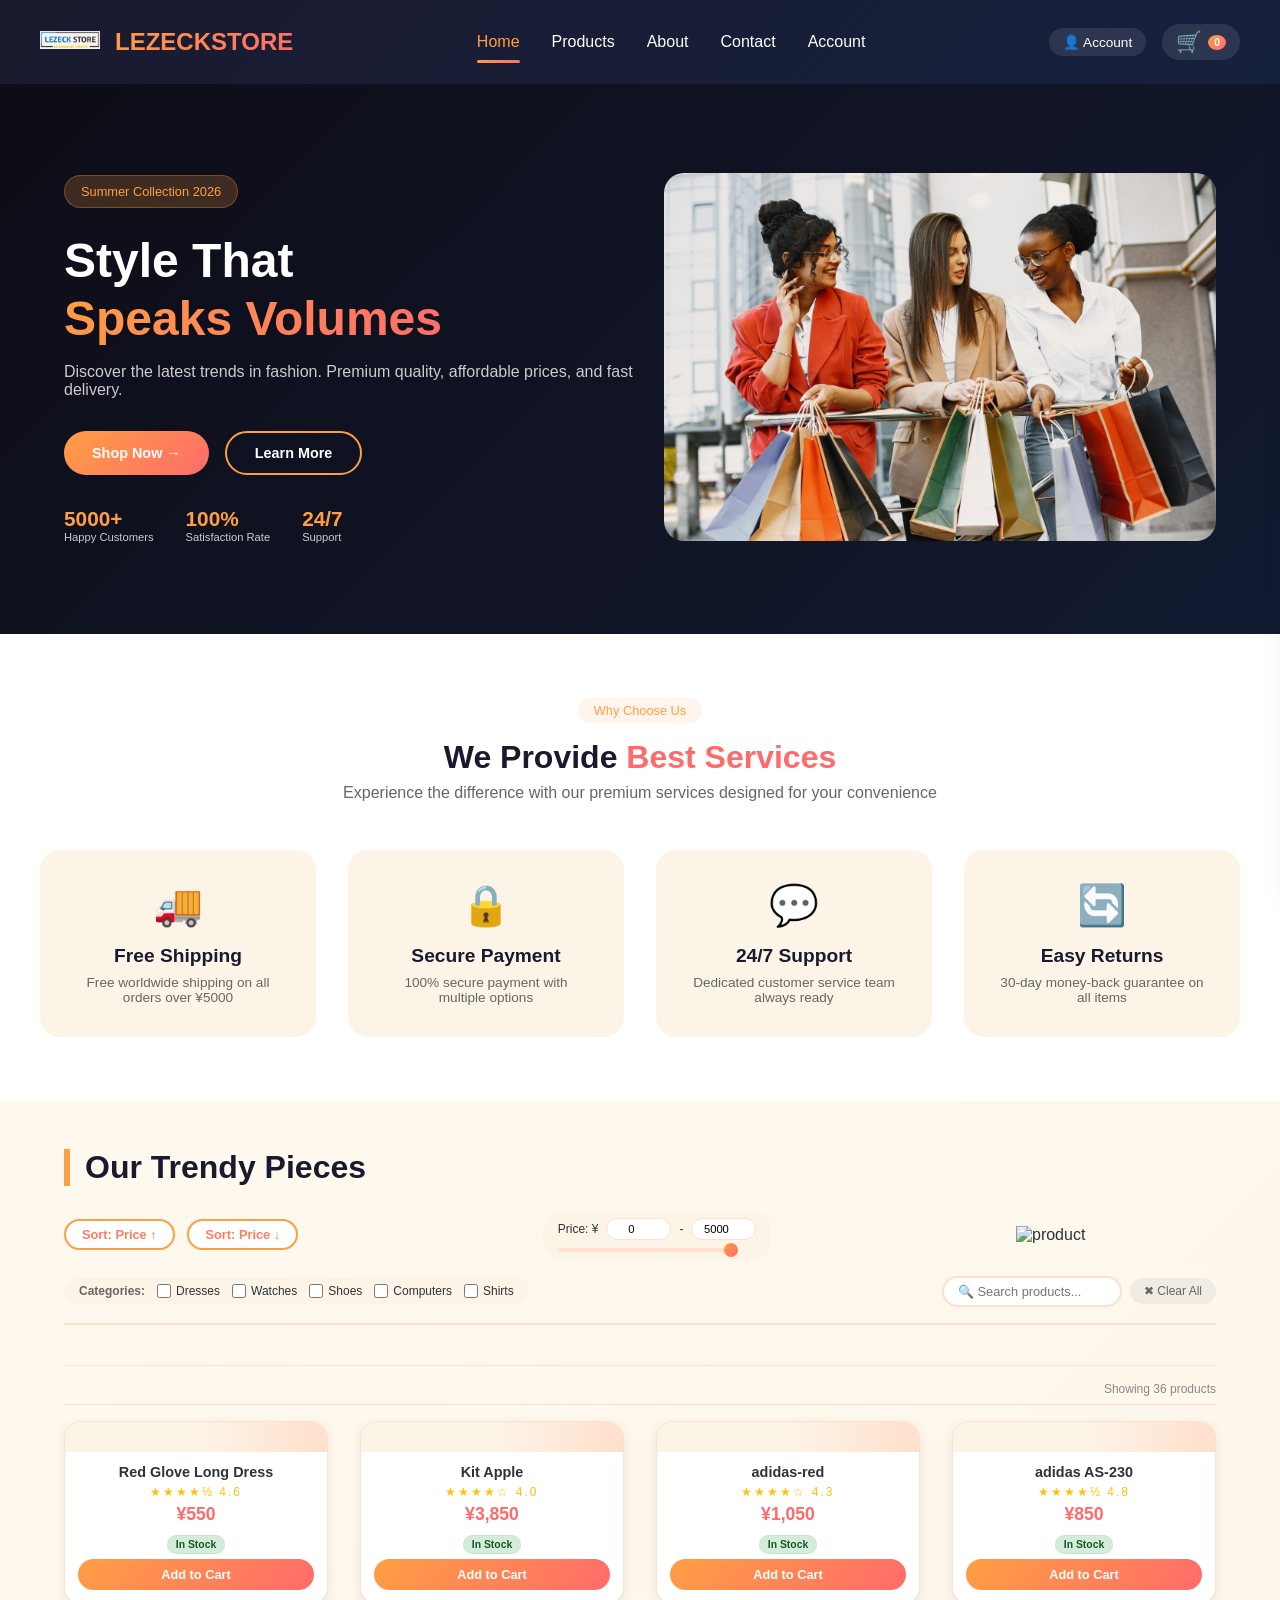
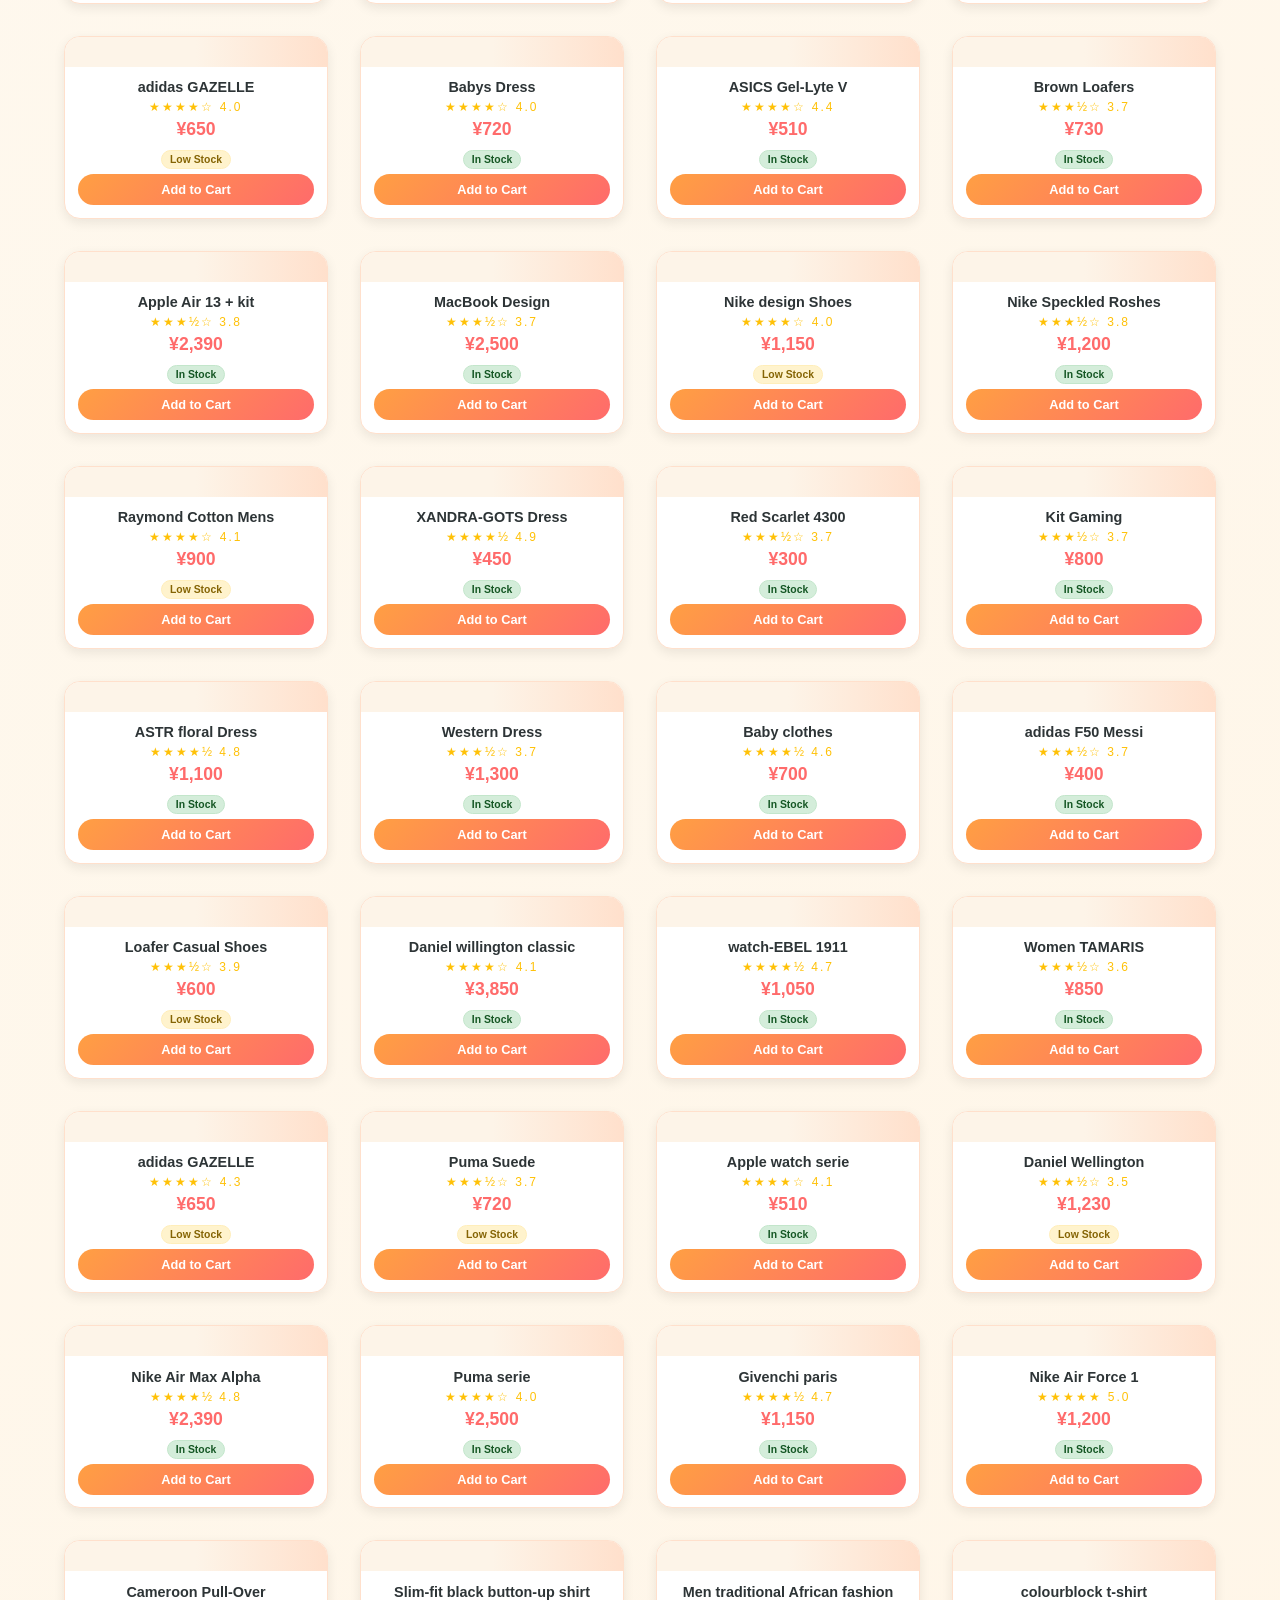
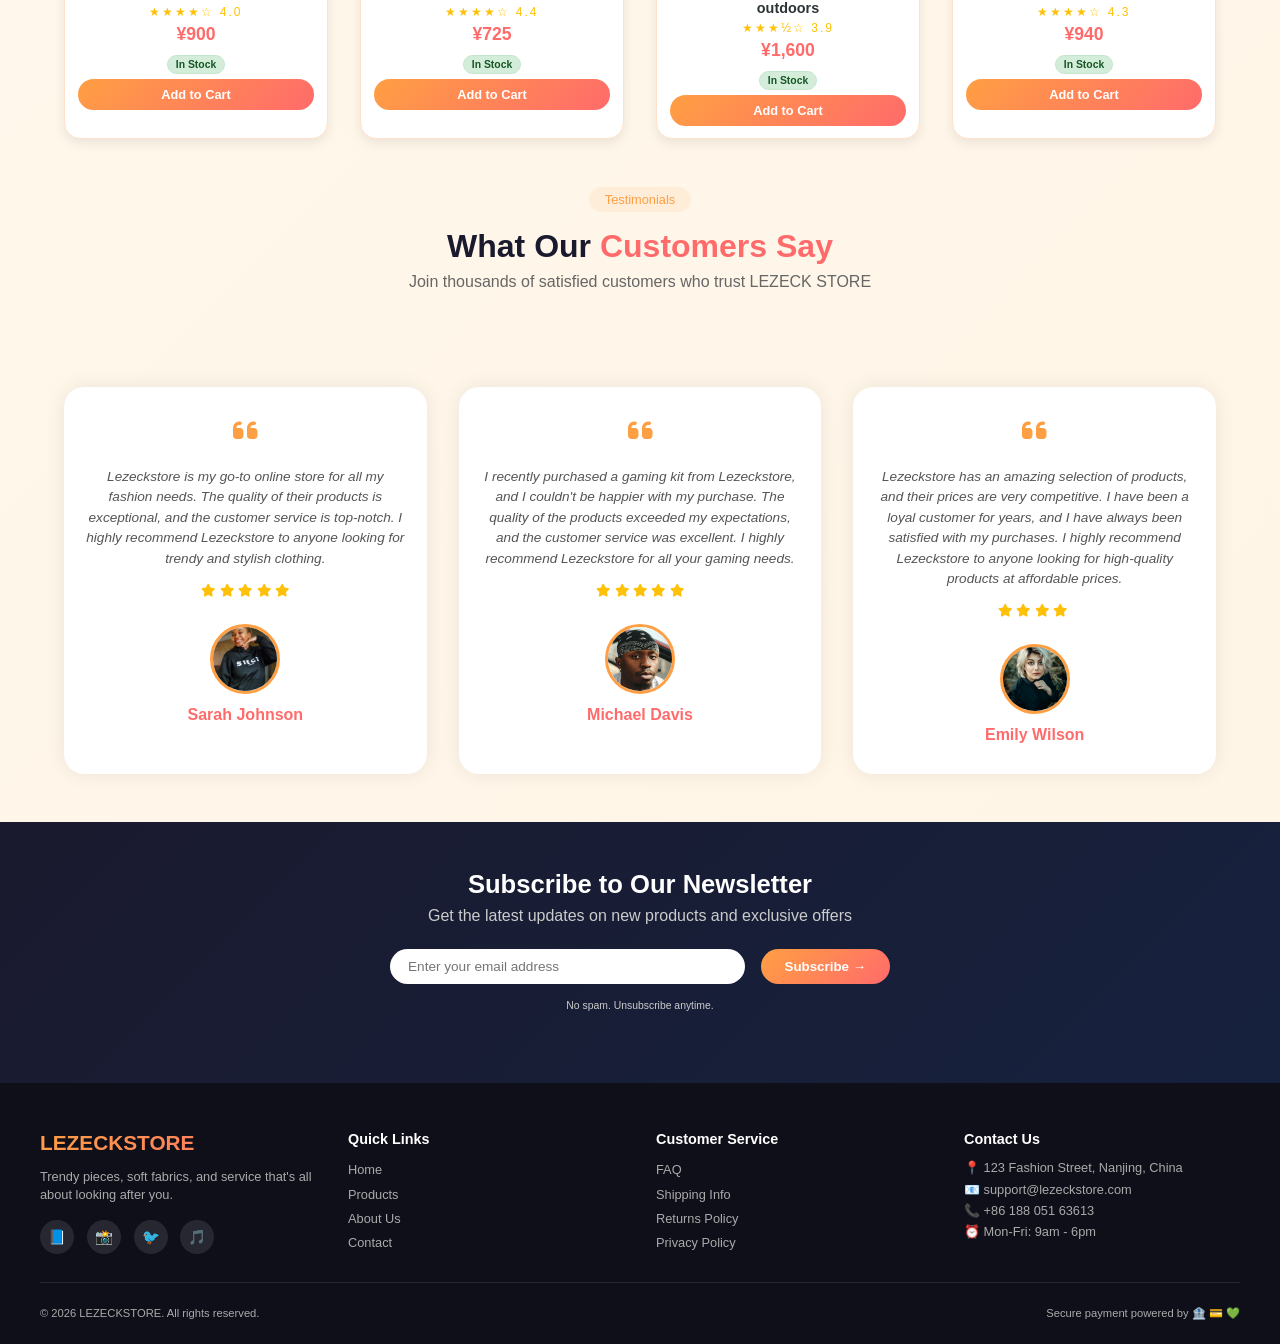
==== commit ef6a444a: "Fix CSS: Add missing image styles for logo, hero, and testimonials" ====
--- a/index.html
+++ b/index.html
@@ -120,6 +120,7 @@
             </div>
             <input type="range" id="priceSlider" class="price-slider" min="0" max="5000" value="5000">
         </div>
+        <img src="product7" width="200px" alt="product">
         
         <div class="categories-filter">
             <span class="filter-label">Categories:</span>
@@ -142,7 +143,7 @@
     <div class="product-grid" id="productGrid"></div>
 </main>
 
-<!-- Testimonials Section (Day 19) - KEPT YOUR ORIGINAL STRUCTURE -->
+<!-- Testimonials Section (Day 19) -->
 <section class="testimonials-section">
     <div class="container">
         <div class="section-header">
@@ -277,8 +278,6 @@
     <button class="checkout-btn" id="checkoutBtn">Checkout</button>
 </div>
 
-<!-- REMOVED DUPLICATE ELEMENTS (cart-icon, account-btn, close-cart that were at the bottom) -->
-
 <!-- Checkout Modal -->
 <div class="modal" id="checkoutModal">
     <div class="modal-content modal-large">
--- a/styles.css
+++ b/styles.css
@@ -29,14 +29,23 @@
     padding: 0.5rem 0;
 }
 
+.logo {
+    display: flex;
+    align-items: center;
+    gap: 15px;
+}
+
+.logo img {
+    max-width: 60px;
+    height: auto;
+}
+
 .logo h1 {
-    font-size: 1.8rem;
+    font-size: 1.5rem;
     background: linear-gradient(135deg, #ff9f43, #ff6b6b);
     -webkit-background-clip: text;
     background-clip: text;
     color: transparent;
-    letter-spacing: 1px;
-    font-weight: 800;
 }
 
 .nav-links {
@@ -75,138 +84,17 @@
     align-items: center;
     gap: 1rem;
 }
-.col-2 img{
-    max-width: 850px;
-    padding: 50px 0;
-}
-.col-2 h1{
-    font-size: 45px;
-    line-height: 60px;
-    margin-bottom: 20px;
-}
-
-/* Account Dropdown */
-.account-dropdown {
-    position: relative;
-    display: inline-block;
-}
-
-.account-btn {
-    background: rgba(255, 255, 255, 0.1);
-    border: none;
-    color: white;
-    padding: 8px 16px;
-    border-radius: 30px;
-    cursor: pointer;
-    font-size: 0.9rem;
-    transition: all 0.2s ease;
-    backdrop-filter: blur(10px);
-}
-
-.account-btn:hover {
-    background: rgba(255, 159, 67, 0.3);
-    transform: scale(1.05);
-}
-
-.dropdown-content {
-    display: none;
-    position: absolute;
-    right: 0;
-    top: 45px;
-    background: white;
-    min-width: 200px;
-    box-shadow: 0 8px 20px rgba(0,0,0,0.15);
-    border-radius: 12px;
-    z-index: 100;
-    overflow: hidden;
-}
-
-.dropdown-content.show {
-    display: block;
-    animation: fadeIn 0.2s ease;
-}
-
-.user-info {
-    padding: 12px 16px;
-    background: linear-gradient(135deg, #ff9f43, #ff6b6b);
-    color: white;
-}
-
-.user-info span {
-    font-weight: bold;
-    display: block;
-    font-size: 0.9rem;
-}
-
-.dropdown-item {
-    width: 100%;
-    padding: 10px 16px;
-    text-align: left;
-    background: none;
-    border: none;
-    cursor: pointer;
-    font-size: 0.85rem;
-    transition: background 0.2s;
-    color: #333;
-}
-
-.dropdown-item:hover {
-    background: #f0ebe3;
-}
-
-.dropdown-item.logout {
-    color: #ff6b6b;
-    border-top: 1px solid #eee;
-}
-
-/* Cart Icon */
-.cart-icon {
-    cursor: pointer;
-    font-size: 1.5rem;
-    background: rgba(255, 255, 255, 0.1);
-    padding: 8px 16px;
-    border-radius: 50px;
-    transition: all 0.3s ease;
-    color: white;
-    display: flex;
-    align-items: center;
-    gap: 8px;
-    backdrop-filter: blur(10px);
-}
-
-.cart-icon:hover {
-    background: rgba(255, 159, 67, 0.3);
-    transform: scale(1.05);
-}
-
-.cart-badge {
-    background: linear-gradient(135deg, #ff9f43, #ff6b6b);
-    color: white;
-    border-radius: 50%;
-    padding: 2px 8px;
-    font-size: 0.7rem;
-    font-weight: bold;
-}
-
-.cart-badge.bump {
-    animation: bump 0.3s ease;
-}
-
-@keyframes bump {
-    0% { transform: scale(1); }
-    50% { transform: scale(1.3); }
-    100% { transform: scale(1); }
-}
-
-/* ========== HERO BANNER (DAY 18) ========== */
+
+/* ========== HERO BANNER ========== */
 .hero-banner {
     position: relative;
     background: linear-gradient(135deg, #1a1a2e 0%, #16213e 100%);
     min-height: 550px;
     display: flex;
     align-items: center;
-    justify-content: center;
-    text-align: center;
+    justify-content: space-between;
+    flex-wrap: wrap;
+    padding: 2rem 4rem;
     overflow: hidden;
 }
 
@@ -216,14 +104,35 @@
     left: 0;
     width: 100%;
     height: 100%;
-    background: linear-gradient(135deg, rgba(0,0,0,0.6), rgba(0,0,0,0.3));
+    background: linear-gradient(135deg, rgba(0,0,0,0.5), rgba(0,0,0,0.2));
 }
 
 .hero-content {
     position: relative;
     z-index: 2;
-    max-width: 800px;
-    padding: 2rem;
+    max-width: 600px;
+}
+
+.col-2 {
+    position: relative;
+    z-index: 2;
+    flex: 1;
+    text-align: center;
+}
+
+.col-2 img {
+    max-width: 100%;
+    height: auto;
+    max-height: 400px;
+    object-fit: contain;
+    border-radius: 20px;
+}
+
+.col-2 h1 {
+    font-size: 45px;
+    line-height: 60px;
+    margin-bottom: 20px;
+    color: white;
 }
 
 .hero-badge {
@@ -238,7 +147,7 @@
 }
 
 .hero-main-title {
-    font-size: 3.5rem;
+    font-size: 3rem;
     color: white;
     margin-bottom: 1rem;
     line-height: 1.2;
@@ -253,30 +162,27 @@
 
 .hero-subtitle {
     color: #cccccc;
-    font-size: 1.1rem;
+    font-size: 1rem;
     margin-bottom: 2rem;
-    max-width: 600px;
-    margin-left: auto;
-    margin-right: auto;
 }
 
 .hero-buttons {
     display: flex;
     gap: 1rem;
-    justify-content: center;
-    margin-bottom: 3rem;
+    margin-bottom: 2rem;
+    flex-wrap: wrap;
 }
 
 .btn-primary {
     background: linear-gradient(135deg, #ff9f43, #ff6b6b);
     border: none;
-    padding: 12px 32px;
+    padding: 12px 28px;
     border-radius: 50px;
     color: white;
     font-weight: bold;
     cursor: pointer;
     transition: all 0.3s ease;
-    font-size: 1rem;
+    font-size: 0.9rem;
 }
 
 .btn-primary:hover {
@@ -287,13 +193,13 @@
 .btn-secondary {
     background: transparent;
     border: 2px solid #ff9f43;
-    padding: 12px 32px;
+    padding: 12px 28px;
     border-radius: 50px;
     color: white;
     font-weight: bold;
     cursor: pointer;
     transition: all 0.3s ease;
-    font-size: 1rem;
+    font-size: 0.9rem;
 }
 
 .btn-secondary:hover {
@@ -303,25 +209,25 @@
 
 .hero-stats {
     display: flex;
-    gap: 3rem;
-    justify-content: center;
+    gap: 2rem;
+    flex-wrap: wrap;
 }
 
 .stat span {
     display: block;
-    font-size: 1.5rem;
+    font-size: 1.3rem;
     font-weight: bold;
     color: #ff9f43;
 }
 
 .stat p {
     color: #cccccc;
-    font-size: 0.8rem;
-}
-
-/* ========== FEATURES SECTION (DAY 18) ========== */
+    font-size: 0.7rem;
+}
+
+/* ========== FEATURES SECTION ========== */
 .features-section {
-    padding: 5rem 2rem;
+    padding: 4rem 2rem;
     background: white;
 }
 
@@ -346,8 +252,8 @@
 }
 
 .section-title {
-    font-size: 2.2rem;
-    margin-bottom: 1rem;
+    font-size: 2rem;
+    margin-bottom: 0.5rem;
     color: #1a1a2e;
 }
 
@@ -363,7 +269,7 @@
 
 .features-grid {
     display: grid;
-    grid-template-columns: repeat(auto-fit, minmax(250px, 1fr));
+    grid-template-columns: repeat(auto-fit, minmax(240px, 1fr));
     gap: 2rem;
 }
 
@@ -381,7 +287,7 @@
 }
 
 .feature-icon {
-    font-size: 3rem;
+    font-size: 2.5rem;
     margin-bottom: 1rem;
 }
 
@@ -403,13 +309,12 @@
     padding: 0 1.5rem;
 }
 
-.section-title {
+.main-content .section-title {
     font-size: 2rem;
     margin-bottom: 1.5rem;
     color: #1a1a2e;
     border-left: 6px solid #ff9f43;
     padding-left: 15px;
-    font-weight: 700;
 }
 
 /* ========== CONTROL BARS ========== */
@@ -430,12 +335,12 @@
 }
 
 .btn-sort {
-    padding: 8px 18px;
+    padding: 6px 16px;
     border: 2px solid #ff9f43;
     background: white;
     border-radius: 30px;
     cursor: pointer;
-    font-size: 0.85rem;
+    font-size: 0.8rem;
     transition: all 0.2s ease;
     color: #ff7e5e;
     font-weight: 600;
@@ -459,7 +364,7 @@
     flex-direction: column;
     gap: 8px;
     background: #fdf4e8;
-    padding: 10px 15px;
+    padding: 8px 15px;
     border-radius: 20px;
 }
 
@@ -467,20 +372,20 @@
     display: flex;
     align-items: center;
     gap: 8px;
-    font-size: 0.8rem;
+    font-size: 0.75rem;
 }
 
 .price-input {
-    width: 70px;
-    padding: 6px 8px;
+    width: 65px;
+    padding: 4px 6px;
     border: 1px solid #ffe0cc;
     border-radius: 20px;
-    font-size: 0.75rem;
+    font-size: 0.7rem;
     text-align: center;
 }
 
 .price-slider {
-    width: 200px;
+    width: 180px;
     height: 4px;
     -webkit-appearance: none;
     background: #ffe0cc;
@@ -490,8 +395,8 @@
 
 .price-slider::-webkit-slider-thumb {
     -webkit-appearance: none;
-    width: 16px;
-    height: 16px;
+    width: 14px;
+    height: 14px;
     background: linear-gradient(135deg, #ff9f43, #ff6b6b);
     border-radius: 50%;
     cursor: pointer;
@@ -503,12 +408,12 @@
     gap: 12px;
     flex-wrap: wrap;
     background: #fdf4e8;
-    padding: 8px 15px;
+    padding: 6px 15px;
     border-radius: 20px;
 }
 
 .filter-label {
-    font-size: 0.8rem;
+    font-size: 0.75rem;
     font-weight: 600;
     color: #666;
 }
@@ -517,29 +422,29 @@
     display: flex;
     align-items: center;
     gap: 5px;
-    font-size: 0.8rem;
+    font-size: 0.75rem;
     cursor: pointer;
 }
 
 .category-checkbox input {
-    width: 16px;
-    height: 16px;
+    width: 14px;
+    height: 14px;
     cursor: pointer;
     accent-color: #ff9f43;
 }
 
 .search-bar {
     display: flex;
-    gap: 0.8rem;
+    gap: 0.5rem;
     align-items: center;
 }
 
 .search-input {
-    padding: 8px 16px;
+    padding: 6px 14px;
     border: 2px solid #ffe0cc;
     border-radius: 30px;
-    font-size: 0.85rem;
-    width: 200px;
+    font-size: 0.8rem;
+    width: 180px;
     transition: all 0.2s ease;
     outline: none;
 }
@@ -550,12 +455,12 @@
 }
 
 .btn-clear {
-    padding: 8px 18px;
+    padding: 6px 14px;
     background: #f0ebe3;
     border: none;
     border-radius: 30px;
     cursor: pointer;
-    font-size: 0.8rem;
+    font-size: 0.75rem;
     color: #666;
     transition: all 0.2s ease;
 }
@@ -581,16 +486,16 @@
     gap: 6px;
     background: linear-gradient(135deg, #ff9f43, #ff6b6b);
     color: white;
-    padding: 4px 12px;
+    padding: 3px 10px;
     border-radius: 20px;
-    font-size: 0.75rem;
+    font-size: 0.7rem;
     font-weight: 500;
 }
 
 .filter-tag .remove-filter {
     cursor: pointer;
     font-weight: bold;
-    font-size: 1rem;
+    font-size: 0.9rem;
     transition: transform 0.2s;
 }
 
@@ -600,7 +505,7 @@
 
 .results-count {
     text-align: right;
-    font-size: 0.8rem;
+    font-size: 0.75rem;
     color: #888;
     margin-bottom: 1rem;
     padding-bottom: 0.5rem;
@@ -610,7 +515,7 @@
 /* ========== PRODUCT GRID ========== */
 .product-grid {
     display: grid;
-    grid-template-columns: repeat(auto-fill, minmax(260px, 1fr));
+    grid-template-columns: repeat(auto-fill, minmax(250px, 1fr));
     gap: 2rem;
     animation: fadeIn 0.5s ease;
 }
@@ -622,17 +527,17 @@
 
 .product-card {
     background: white;
-    border-radius: 20px;
+    border-radius: 16px;
     overflow: hidden;
-    box-shadow: 0 8px 24px rgba(0, 0, 0, 0.08);
+    box-shadow: 0 4px 12px rgba(0, 0, 0, 0.08);
     transition: all 0.3s ease;
     cursor: pointer;
     border: 1px solid #ffe0cc;
 }
 
 .product-card:hover {
-    transform: translateY(-10px);
-    box-shadow: 0 20px 30px rgba(255, 159, 67, 0.15);
+    transform: translateY(-8px);
+    box-shadow: 0 15px 25px rgba(255, 159, 67, 0.12);
     border-color: #ff9f43;
 }
 
@@ -646,12 +551,12 @@
 }
 
 .product-card:hover .product-img {
-    transform: scale(1.05);
+    transform: scale(1.03);
 }
 
 .skeleton-img {
     width: 100%;
-    height: auto;
+    height: 30px;
     aspect-ratio: 1 / 1;
     background: linear-gradient(90deg, #fdf4e8 25%, #ffe0cc 50%, #fdf4e8 75%);
     background-size: 200% 100%;
@@ -664,38 +569,38 @@
 }
 
 .product-info {
-    padding: 1rem;
+    padding: 0.8rem;
     text-align: center;
 }
 
 .product-name {
-    font-size: 1rem;
+    font-size: 0.9rem;
     font-weight: 700;
-    margin-bottom: 0.5rem;
+    margin-bottom: 0.3rem;
     color: #2d3436;
 }
 
 .product-rating {
     color: #ffc107;
-    font-size: 0.85rem;
+    font-size: 0.75rem;
     letter-spacing: 2px;
-    margin: 0.5rem 0;
+    margin: 0.3rem 0;
 }
 
 .product-price {
-    font-size: 1.2rem;
+    font-size: 1.1rem;
     color: #ff6b6b;
     font-weight: bold;
-    margin: 0.5rem 0;
+    margin: 0.3rem 0;
 }
 
 .stock-badge {
     display: inline-block;
-    padding: 4px 8px;
+    padding: 3px 8px;
     border-radius: 20px;
-    font-size: 0.7rem;
+    font-size: 0.65rem;
     font-weight: 600;
-    margin-top: 8px;
+    margin-top: 5px;
 }
 
 .stock-in {
@@ -712,7 +617,7 @@
 
 .add-btn {
     width: 100%;
-    padding: 10px;
+    padding: 8px;
     background: linear-gradient(135deg, #ff9f43, #ff6b6b);
     border: none;
     color: white;
@@ -720,60 +625,98 @@
     border-radius: 30px;
     cursor: pointer;
     transition: all 0.2s ease;
-    font-size: 0.9rem;
-    margin-top: 0.5rem;
+    font-size: 0.8rem;
+    margin-top: 5px;
 }
 
 .add-btn:hover {
     transform: scale(1.02);
-    box-shadow: 0 4px 12px rgba(255, 107, 107, 0.3);
+    box-shadow: 0 4px 10px rgba(255, 107, 107, 0.3);
 }
 
 /* ========== TESTIMONIALS SECTION ========== */
-/* testimonial */
-.testimonial{
-    padding-top: 100px;
-}
-.testimonial .col-3{
+.testimonial {
+    padding: 3rem 0;
+}
+
+.small-container {
+    max-width: 1200px;
+    margin: 0 auto;
+    padding: 0 1.5rem;
+}
+
+.row {
+    display: flex;
+    flex-wrap: wrap;
+    gap: 2rem;
+    justify-content: center;
+}
+
+.col-3 {
+    flex: 1;
+    min-width: 280px;
     text-align: center;
-    padding: 40px 20px;
-    box-shadow: 0 0 20px 0px rgba(0,0,0,0.1);
-    cursor: pointer;
-    transition: transform 0.5s;
-}
-.testimonial .col-3 img{
-    width: 75px;
-    height: 75px;
-    margin-top: 20px;
+    padding: 30px 20px;
+    background: white;
+    border-radius: 20px;
+    box-shadow: 0 0 20px 0px rgba(0,0,0,0.08);
+    cursor: pointer;
+    transition: transform 0.3s;
+}
+
+.col-3:hover {
+    transform: translateY(-8px);
+}
+
+.col-3 img {
+    width: 70px;
+    height: 70px;
+    margin-top: 15px;
     border-radius: 50%;
-    object-fit: contain;
-}
-.testimonial .col-3:hover{
-    transform: translateY(-10px);
-}
-.fa.fa-quote-left{
-    font-size: 34px;
-    color: #04520e;
-}
-.col-3 p{
+    object-fit: cover;
+    border: 3px solid #ff9f43;
+}
+
+.fa.fa-quote-left {
+    font-size: 28px;
+    color: #ff9f43;
+    margin-bottom: 10px;
+}
+
+.col-3 p {
     color: #555;
     font-style: italic;
+    font-size: 0.85rem;
+    line-height: 1.5;
     margin: 12px 0;
 }
-.testimonial .col-3 h3{
-    color: #04520e;
+
+.rating {
+    margin: 10px 0;
+}
+
+.rating .fa-star, 
+.rating .fa-star-o {
+    color: #ffc107;
+    font-size: 0.8rem;
+}
+
+.col-3 h3 {
+    color: #ff6b6b;
     font-weight: 600;
-    font-size: 18px;
-}
-/* ========== NEWSLETTER SECTION  ========== */
+    font-size: 1rem;
+    margin-top: 8px;
+}
+
+/* ========== NEWSLETTER SECTION ========== */
 .newsletter-section {
-    padding: 4rem 2rem;
+    padding: 3rem 2rem;
     background: linear-gradient(135deg, #1a1a2e, #16213e);
     text-align: center;
 }
 
 .newsletter-content h3 {
-    font-size: 1.8rem;
+    font-size: 1.6rem;
     color: white;
     margin-bottom: 0.5rem;
 }
@@ -794,18 +737,18 @@
 
 .newsletter-form input {
     flex: 1;
-    padding: 12px 18px;
+    padding: 10px 18px;
     border: none;
     border-radius: 50px;
-    font-size: 0.9rem;
+    font-size: 0.85rem;
     outline: none;
-    min-width: 250px;
+    min-width: 220px;
 }
 
 .newsletter-form button {
     background: linear-gradient(135deg, #ff9f43, #ff6b6b);
     border: none;
-    padding: 12px 28px;
+    padding: 10px 24px;
     border-radius: 50px;
     color: white;
     font-weight: bold;
@@ -819,49 +762,49 @@
 }
 
 .newsletter-note {
-    font-size: 0.7rem;
+    font-size: 0.65rem;
     color: #999;
     margin-top: 1rem;
 }
 
-/* ========== FOOTER  ========== */
+/* ========== FOOTER ========== */
 .footer {
     background: #0f0f1a;
     color: #aaa;
-    padding: 4rem 2rem 2rem;
+    padding: 3rem 2rem 1.5rem;
 }
 
 .footer-grid {
     display: grid;
     grid-template-columns: repeat(auto-fit, minmax(200px, 1fr));
-    gap: 3rem;
+    gap: 2rem;
     max-width: 1200px;
     margin: 0 auto;
 }
 
 .footer-brand h2 {
-    font-size: 1.5rem;
+    font-size: 1.3rem;
     background: linear-gradient(135deg, #ff9f43, #ff6b6b);
     -webkit-background-clip: text;
     background-clip: text;
     color: transparent;
+    margin-bottom: 0.8rem;
+}
+
+.footer-brand p {
+    font-size: 0.8rem;
+    line-height: 1.4;
     margin-bottom: 1rem;
 }
 
-.footer-brand p {
-    font-size: 0.85rem;
-    line-height: 1.5;
-    margin-bottom: 1.5rem;
-}
-
 .social-links {
     display: flex;
-    gap: 1rem;
+    gap: 0.8rem;
 }
 
 .social-icon {
-    width: 36px;
-    height: 36px;
+    width: 34px;
+    height: 34px;
     background: rgba(255,255,255,0.1);
     border-radius: 50%;
     display: flex;
@@ -870,6 +813,7 @@
     text-decoration: none;
     color: white;
     transition: all 0.3s ease;
+    font-size: 0.9rem;
 }
 
 .social-icon:hover {
@@ -879,8 +823,8 @@
 
 .footer-links h4, .footer-contact h4 {
     color: white;
-    margin-bottom: 1rem;
-    font-size: 1rem;
+    margin-bottom: 0.8rem;
+    font-size: 0.9rem;
 }
 
 .footer-links ul {
@@ -888,13 +832,13 @@
 }
 
 .footer-links li {
-    margin-bottom: 0.5rem;
+    margin-bottom: 0.4rem;
 }
 
 .footer-links a {
     color: #aaa;
     text-decoration: none;
-    font-size: 0.85rem;
+    font-size: 0.8rem;
     transition: color 0.3s;
 }
 
@@ -903,38 +847,38 @@
 }
 
 .footer-contact p {
-    font-size: 0.85rem;
-    margin-bottom: 0.5rem;
+    font-size: 0.8rem;
+    margin-bottom: 0.4rem;
 }
 
 .footer-bottom {
     text-align: center;
-    padding-top: 2rem;
-    margin-top: 2rem;
+    padding-top: 1.5rem;
+    margin-top: 1.5rem;
     border-top: 1px solid rgba(255,255,255,0.1);
     display: flex;
     justify-content: space-between;
     flex-wrap: wrap;
     gap: 1rem;
     max-width: 1200px;
-    margin: 2rem auto 0;
-    font-size: 0.75rem;
+    margin: 1.5rem auto 0;
+    font-size: 0.7rem;
 }
 
 /* ========== CART SIDEBAR ========== */
 .cart-sidebar {
     position: fixed;
     top: 0;
-    right: -420px;
-    width: 400px;
+    right: -400px;
+    width: 380px;
     height: 100%;
-    background: linear-gradient(135deg, #ffffff 0%, #fffaf5 100%);
-    box-shadow: -4px 0 30px rgba(0, 0, 0, 0.1);
+    background: white;
+    box-shadow: -4px 0 30px rgba(0, 0, 0, 0.15);
     z-index: 1000;
     transition: right 0.35s ease;
     display: flex;
     flex-direction: column;
-    padding: 1.5rem;
+    padding: 1rem;
 }
 
 .cart-sidebar.open {
@@ -946,24 +890,24 @@
     justify-content: space-between;
     align-items: center;
     border-bottom: 2px solid #ffe0cc;
-    padding-bottom: 1rem;
-    margin-bottom: 1rem;
+    padding-bottom: 0.8rem;
+    margin-bottom: 0.8rem;
 }
 
 .cart-header h3 {
-    font-size: 1.4rem;
+    font-size: 1.2rem;
     color: #ff6b6b;
 }
 
 .close-cart {
-    font-size: 1.5rem;
+    font-size: 1.3rem;
     cursor: pointer;
     background: none;
     border: none;
     color: #bbb;
     transition: all 0.2s;
-    width: 36px;
-    height: 36px;
+    width: 32px;
+    height: 32px;
     border-radius: 50%;
 }
 
@@ -976,11 +920,11 @@
 .cart-items {
     flex: 1;
     overflow-y: auto;
-    padding-right: 0.5rem;
+    padding-right: 0.3rem;
 }
 
 .cart-items::-webkit-scrollbar {
-    width: 6px;
+    width: 5px;
 }
 
 .cart-items::-webkit-scrollbar-track {
@@ -995,35 +939,23 @@
 
 .empty-cart-illustration {
     text-align: center;
-    padding: 3rem 1rem;
-    animation: slideUpFade 0.5s ease;
-}
-
-@keyframes slideUpFade {
-    from { opacity: 0; transform: translateY(20px); }
-    to { opacity: 1; transform: translateY(0); }
+    padding: 2rem 1rem;
 }
 
 .empty-cart-icon {
-    font-size: 5rem;
-    margin-bottom: 1rem;
-    display: inline-block;
-    animation: bounce 1s ease infinite;
-}
-
-@keyframes bounce {
-    0%, 100% { transform: translateY(0); }
-    50% { transform: translateY(-10px); }
+    font-size: 4rem;
+    margin-bottom: 0.8rem;
+    opacity: 0.6;
 }
 
 .empty-cart-illustration p {
-    font-size: 1rem;
-    margin-bottom: 0.5rem;
+    font-size: 0.9rem;
+    margin-bottom: 0.3rem;
     color: #999;
 }
 
 .empty-cart-subtitle {
-    font-size: 0.8rem;
+    font-size: 0.75rem;
     color: #ff9f43;
 }
 
@@ -1032,28 +964,22 @@
     margin-top: 0.5rem;
     color: #ff6b6b;
     text-decoration: none;
+    font-size: 0.8rem;
     font-weight: 600;
-    transition: all 0.2s;
-}
-
-.empty-cart-link:hover {
-    color: #ff9f43;
-    transform: translateX(5px);
 }
 
 .cart-item {
     display: flex;
-    gap: 1rem;
-    padding: 0.8rem 0;
+    gap: 0.8rem;
+    padding: 0.6rem 0;
     border-bottom: 1px solid #ffe0cc;
-    animation: fadeIn 0.3s ease;
 }
 
 .cart-item-img {
-    width: 70px;
-    height: 70px;
+    width: 60px;
+    height: 60px;
     object-fit: cover;
-    border-radius: 12px;
+    border-radius: 10px;
     background-color: #fdf4e8;
 }
 
@@ -1062,49 +988,44 @@
 }
 
 .cart-item-name {
-    font-size: 0.9rem;
+    font-size: 0.8rem;
     font-weight: 700;
-    color: #2d3436;
-    margin-bottom: 4px;
+    margin-bottom: 3px;
 }
 
 .cart-item-price {
-    font-size: 0.85rem;
+    font-size: 0.75rem;
     color: #ff9f43;
-    font-weight: 600;
 }
 
 .cart-item-subtotal {
-    font-size: 0.75rem;
+    font-size: 0.7rem;
     color: #ff6b6b;
-    font-weight: 600;
-    margin-top: 4px;
+    margin-top: 3px;
 }
 
 .item-quantity {
     display: flex;
     align-items: center;
-    gap: 0.6rem;
-    margin-top: 0.5rem;
+    gap: 0.4rem;
+    margin-top: 0.3rem;
 }
 
 .minus-btn, .plus-btn {
     background: #fdf4e8;
     border: none;
-    width: 32px;
-    height: 32px;
+    width: 26px;
+    height: 26px;
     border-radius: 50%;
     cursor: pointer;
     font-weight: bold;
-    transition: all 0.2s;
-    font-size: 1.1rem;
+    font-size: 0.9rem;
     color: #ff9f43;
 }
 
 .minus-btn:hover, .plus-btn:hover {
     background: linear-gradient(135deg, #ff9f43, #ff6b6b);
     color: white;
-    transform: scale(1.05);
 }
 
 .remove-item {
@@ -1112,43 +1033,152 @@
     border: none;
     color: #ffaaaa;
     cursor: pointer;
-    font-size: 1.2rem;
-    padding: 0 8px;
-    transition: all 0.2s;
+    font-size: 1rem;
+    padding: 0 5px;
 }
 
 .remove-item:hover {
     color: #ff4757;
-    transform: scale(1.1);
 }
 
 .cart-total {
     border-top: 2px solid #ffe0cc;
-    padding-top: 1rem;
+    padding-top: 0.8rem;
     text-align: right;
     font-weight: bold;
-    font-size: 1.2rem;
-    margin-top: 1rem;
+    font-size: 1rem;
+    margin-top: 0.8rem;
     color: #ff6b6b;
 }
 
 .checkout-btn {
     width: 100%;
-    padding: 14px;
+    padding: 10px;
     background: linear-gradient(135deg, #ff9f43, #ff6b6b);
     color: white;
     border: none;
     border-radius: 40px;
     cursor: pointer;
-    margin-top: 1rem;
+    margin-top: 0.8rem;
     font-weight: bold;
-    font-size: 1rem;
+    font-size: 0.9rem;
     transition: all 0.2s ease;
 }
 
 .checkout-btn:hover {
     transform: translateY(-2px);
-    box-shadow: 0 6px 18px rgba(255, 107, 107, 0.3);
+    box-shadow: 0 4px 12px rgba(255, 107, 107, 0.3);
+}
+
+/* ========== ACCOUNT DROPDOWN ========== */
+.account-dropdown {
+    position: relative;
+    display: inline-block;
+}
+
+.account-btn {
+    background: rgba(255, 255, 255, 0.1);
+    border: none;
+    color: white;
+    padding: 6px 14px;
+    border-radius: 30px;
+    cursor: pointer;
+    font-size: 0.85rem;
+    transition: all 0.2s ease;
+    backdrop-filter: blur(10px);
+}
+
+.account-btn:hover {
+    background: rgba(255, 159, 67, 0.3);
+    transform: scale(1.03);
+}
+
+.dropdown-content {
+    display: none;
+    position: absolute;
+    right: 0;
+    top: 40px;
+    background: white;
+    min-width: 180px;
+    box-shadow: 0 8px 20px rgba(0,0,0,0.15);
+    border-radius: 12px;
+    z-index: 100;
+    overflow: hidden;
+}
+
+.dropdown-content.show {
+    display: block;
+}
+
+.user-info {
+    padding: 10px 14px;
+    background: linear-gradient(135deg, #ff9f43, #ff6b6b);
+    color: white;
+}
+
+.user-info span {
+    font-weight: bold;
+    display: block;
+    font-size: 0.85rem;
+}
+
+.dropdown-item {
+    width: 100%;
+    padding: 8px 14px;
+    text-align: left;
+    background: none;
+    border: none;
+    cursor: pointer;
+    font-size: 0.8rem;
+    transition: background 0.2s;
+    color: #333;
+}
+
+.dropdown-item:hover {
+    background: #f0ebe3;
+}
+
+.dropdown-item.logout {
+    color: #ff6b6b;
+    border-top: 1px solid #eee;
+}
+
+/* ========== CART ICON ========== */
+.cart-icon {
+    cursor: pointer;
+    font-size: 1.3rem;
+    background: rgba(255, 255, 255, 0.1);
+    padding: 6px 14px;
+    border-radius: 50px;
+    transition: all 0.3s ease;
+    color: white;
+    display: flex;
+    align-items: center;
+    gap: 6px;
+    backdrop-filter: blur(10px);
+}
+
+.cart-icon:hover {
+    background: rgba(255, 159, 67, 0.3);
+    transform: scale(1.03);
+}
+
+.cart-badge {
+    background: linear-gradient(135deg, #ff9f43, #ff6b6b);
+    color: white;
+    border-radius: 50%;
+    padding: 2px 6px;
+    font-size: 0.65rem;
+    font-weight: bold;
+}
+
+.cart-badge.bump {
+    animation: bump 0.3s ease;
+}
+
+@keyframes bump {
+    0%, 100% { transform: scale(1); }
+    50% { transform: scale(1.2); }
 }
 
 /* ========== MODALS ========== */
@@ -1171,12 +1201,13 @@
 }
 
 .modal-content {
-    background: linear-gradient(135deg, #ffffff, #fffaf5);
-    padding: 2rem;
-    border-radius: 24px;
+    background: white;
+    padding: 1.5rem;
+    border-radius: 20px;
     width: 90%;
     max-width: 500px;
-    animation: fadeInScale 0.3s ease;
+    max-height: 85vh;
+    overflow-y: auto;
     border: 1px solid #ffe0cc;
 }
 
@@ -1194,32 +1225,27 @@
 .close-modal {
     background: none;
     border: none;
-    font-size: 1.5rem;
+    font-size: 1.3rem;
     cursor: pointer;
     color: #999;
-    transition: color 0.2s;
 }
 
 .close-modal:hover {
     color: #ff6b6b;
-}
-
-@keyframes fadeInScale {
-    from { opacity: 0; transform: scale(0.95); }
-    to { opacity: 1; transform: scale(1); }
 }
 
 /* Checkout Form */
 .order-summary {
     background: #fdf4e8;
-    padding: 1rem;
+    padding: 0.8rem;
     border-radius: 12px;
-    margin-bottom: 1.5rem;
-    max-height: 200px;
+    margin-bottom: 1rem;
+    max-height: 180px;
     overflow-y: auto;
 }
 
 .order-summary h4 {
+    font-size: 0.9rem;
     margin-bottom: 0.5rem;
     color: #ff6b6b;
 }
@@ -1227,50 +1253,49 @@
 .order-summary-item {
     display: flex;
     justify-content: space-between;
-    padding: 6px 0;
+    padding: 4px 0;
     border-bottom: 1px solid #ffe0cc;
-    font-size: 0.85rem;
+    font-size: 0.75rem;
 }
 
 .order-summary-total {
     display: flex;
     justify-content: space-between;
-    padding-top: 8px;
-    margin-top: 8px;
+    padding-top: 6px;
+    margin-top: 6px;
     border-top: 2px solid #ff9f43;
     font-weight: bold;
 }
 
 .checkout-form {
-    margin: 1rem 0;
+    margin: 0.8rem 0;
 }
 
 .form-group {
-    margin-bottom: 1rem;
+    margin-bottom: 0.8rem;
 }
 
 .form-group label {
     display: block;
-    font-size: 0.8rem;
+    font-size: 0.75rem;
     font-weight: 600;
-    margin-bottom: 5px;
+    margin-bottom: 3px;
     color: #666;
 }
 
 .form-input {
     width: 100%;
-    padding: 10px 12px;
+    padding: 8px 10px;
     border: 1px solid #ffe0cc;
     border-radius: 12px;
-    font-size: 0.85rem;
-    transition: all 0.2s;
+    font-size: 0.8rem;
     font-family: inherit;
 }
 
 .form-input:focus {
     outline: none;
     border-color: #ff9f43;
-    box-shadow: 0 0 0 3px rgba(255, 159, 67, 0.2);
+    box-shadow: 0 0 0 2px rgba(255, 159, 67, 0.2);
 }
 
 .form-input.error {
@@ -1280,14 +1305,14 @@
 
 .error-message {
     color: #ff6b6b;
-    font-size: 0.7rem;
-    margin-top: 3px;
+    font-size: 0.65rem;
+    margin-top: 2px;
 }
 
 .form-footer {
     text-align: center;
-    margin-top: 1rem;
-    font-size: 0.8rem;
+    margin-top: 0.8rem;
+    font-size: 0.75rem;
     color: #666;
 }
 
@@ -1300,44 +1325,44 @@
 .checkbox-label {
     display: flex;
     align-items: center;
-    gap: 8px;
-    cursor: pointer;
-    font-size: 0.8rem;
+    gap: 6px;
+    cursor: pointer;
+    font-size: 0.75rem;
     font-weight: normal;
 }
 
 .modal-buttons {
     display: flex;
     justify-content: flex-end;
-    gap: 1rem;
-    margin-top: 1.5rem;
+    gap: 0.8rem;
+    margin-top: 1rem;
 }
 
 .confirm-btn {
     background: linear-gradient(135deg, #ff9f43, #ff6b6b);
     border: none;
-    padding: 10px 22px;
+    padding: 8px 18px;
     border-radius: 40px;
     cursor: pointer;
     font-weight: bold;
     color: white;
-    transition: all 0.2s;
+    font-size: 0.8rem;
 }
 
 .cancel-btn {
     background-color: #e0e0e0;
     border: none;
-    padding: 10px 22px;
+    padding: 8px 18px;
     border-radius: 40px;
     cursor: pointer;
     font-weight: bold;
     color: #666;
-    transition: all 0.2s;
+    font-size: 0.8rem;
 }
 
 .confirm-btn:hover {
     transform: translateY(-2px);
-    box-shadow: 0 4px 12px rgba(255, 107, 107, 0.3);
+    box-shadow: 0 3px 8px rgba(255, 107, 107, 0.3);
 }
 
 .cancel-btn:hover {
@@ -1346,87 +1371,70 @@
 
 /* Payment Styles */
 .payment-summary {
-    background: linear-gradient(135deg, #fdf4e8, #fff5e6);
+    background: #fdf4e8;
     border-radius: 16px;
-    padding: 1.5rem;
+    padding: 1rem;
     text-align: center;
-    margin-bottom: 1.5rem;
+    margin-bottom: 1rem;
 }
 
 .payment-amount {
-    font-size: 1rem;
+    font-size: 0.9rem;
     color: #666;
 }
 
 .payment-amount strong {
-    font-size: 2rem;
+    font-size: 1.6rem;
     color: #ff6b6b;
     display: block;
-    margin-top: 0.5rem;
+    margin-top: 0.3rem;
 }
 
 .payment-methods {
     display: flex;
     flex-direction: column;
+    gap: 0.5rem;
+    margin-bottom: 1rem;
+}
+
+.payment-method {
+    display: flex;
+    align-items: center;
     gap: 0.8rem;
-    margin-bottom: 1.5rem;
-}
-
-.payment-method {
-    display: flex;
-    align-items: center;
-    gap: 1rem;
-    padding: 1rem;
+    padding: 0.8rem;
     border: 2px solid #ffe0cc;
-    border-radius: 16px;
-    cursor: pointer;
-    transition: all 0.2s ease;
+    border-radius: 14px;
+    cursor: pointer;
+    transition: all 0.2s;
     background: white;
-}
-
-.payment-method:hover {
-    border-color: #ff9f43;
-    transform: translateX(5px);
 }
 
 .payment-method.selected {
     border-color: #ff9f43;
-    background: linear-gradient(135deg, #fff8f0, #fff5e6);
+    background: #fff8f0;
 }
 
 .method-icon {
-    font-size: 2rem;
-    width: 50px;
+    font-size: 1.5rem;
+    width: 40px;
     text-align: center;
 }
 
-.method-info {
-    flex: 1;
-}
-
 .method-info strong {
-    display: block;
-    font-size: 1rem;
-    color: #333;
-}
-
-.method-info small {
-    font-size: 0.7rem;
-    color: #999;
+    font-size: 0.85rem;
 }
 
 .method-check {
-    width: 24px;
-    height: 24px;
+    width: 22px;
+    height: 22px;
     border-radius: 50%;
     background: #ffe0cc;
     display: flex;
     align-items: center;
     justify-content: center;
-    font-size: 0.8rem;
+    font-size: 0.7rem;
     color: #ff9f43;
     opacity: 0;
-    transition: all 0.2s;
 }
 
 .payment-method.selected .method-check {
@@ -1438,48 +1446,39 @@
 .payment-details {
     background: #f8f9fa;
     border-radius: 12px;
-    padding: 1rem;
-    margin-bottom: 1.5rem;
-}
-
-.bank-details, .alipay-details, .wechat-details {
+    padding: 0.8rem;
+    margin-bottom: 1rem;
     text-align: center;
 }
 
 .bank-details p, .alipay-details p, .wechat-details p {
-    margin: 8px 0;
-    font-size: 0.85rem;
+    margin: 5px 0;
+    font-size: 0.75rem;
     color: #555;
 }
 
 .qr-placeholder {
-    width: 150px;
-    height: 150px;
-    background: linear-gradient(135deg, #e0e0e0, #ccc);
-    margin: 0 auto 1rem;
+    width: 120px;
+    height: 120px;
+    background: #e0e0e0;
+    margin: 0 auto 0.8rem;
     display: flex;
     align-items: center;
     justify-content: center;
     border-radius: 12px;
-    font-size: 0.8rem;
+    font-size: 0.7rem;
     color: #666;
 }
 
-.payment-note {
-    font-size: 0.7rem;
-    color: #ff9f43;
-    margin-top: 8px;
-}
-
 .payment-buttons {
     display: flex;
-    gap: 1rem;
+    gap: 0.8rem;
     justify-content: flex-end;
 }
 
 .payment-status {
-    margin-top: 1rem;
-    padding: 0.8rem;
+    margin-top: 0.8rem;
+    padding: 0.6rem;
     border-radius: 12px;
     text-align: center;
     display: none;
@@ -1489,21 +1488,18 @@
     display: block;
     background: #d4edda;
     color: #155724;
-    border: 1px solid #c3e6cb;
 }
 
 .payment-status.error {
     display: block;
     background: #f8d7da;
     color: #721c24;
-    border: 1px solid #f5c6cb;
 }
 
 .payment-status.processing {
     display: block;
     background: #fff3cd;
     color: #856404;
-    border: 1px solid #ffeeba;
 }
 
 /* Orders List */
@@ -1515,16 +1511,16 @@
 .order-card {
     background: #fdf4e8;
     border-radius: 12px;
-    padding: 1rem;
-    margin-bottom: 1rem;
+    padding: 0.8rem;
+    margin-bottom: 0.8rem;
     border-left: 4px solid #ff9f43;
 }
 
 .order-header {
     display: flex;
     justify-content: space-between;
-    margin-bottom: 0.5rem;
-    font-size: 0.8rem;
+    margin-bottom: 0.3rem;
+    font-size: 0.7rem;
     color: #666;
 }
 
@@ -1534,16 +1530,17 @@
 }
 
 .order-items {
-    font-size: 0.8rem;
-    margin: 0.5rem 0;
-    padding-left: 1rem;
+    font-size: 0.7rem;
+    margin: 0.3rem 0;
+    padding-left: 0.8rem;
 }
 
 .order-total {
     text-align: right;
     font-weight: bold;
     color: #ff6b6b;
-    margin-top: 0.5rem;
+    margin-top: 0.3rem;
+    font-size: 0.8rem;
 }
 
 /* Toast */
@@ -1554,15 +1551,14 @@
     transform: translateX(-50%) translateY(100px);
     background: linear-gradient(135deg, #ff9f43, #ff6b6b);
     color: white;
-    padding: 14px 28px;
+    padding: 10px 20px;
     border-radius: 50px;
-    font-size: 0.9rem;
-    font-weight: 600;
+    font-size: 0.8rem;
     z-index: 1200;
     opacity: 0;
-    transition: all 0.3s ease;
-    pointer-events: none;
-    box-shadow: 0 8px 20px rgba(255, 107, 107, 0.3);
+    transition: all 0.3s;
+    box-shadow: 0 5px 15px rgba(255, 107, 107, 0.3);
+    white-space: nowrap;
 }
 
 .toast.show {
@@ -1574,7 +1570,7 @@
 @media (max-width: 768px) {
     .navbar {
         flex-direction: column;
-        gap: 1rem;
+        gap: 0.8rem;
     }
     
     .nav-links {
@@ -1583,18 +1579,22 @@
         justify-content: center;
     }
     
+    .hero-banner {
+        flex-direction: column;
+        padding: 2rem;
+        text-align: center;
+    }
+    
     .hero-main-title {
         font-size: 2rem;
     }
     
     .hero-buttons {
-        flex-direction: column;
-        align-items: center;
+        justify-content: center;
     }
     
     .hero-stats {
-        gap: 1.5rem;
-        flex-wrap: wrap;
+        justify-content: center;
     }
     
     .cart-sidebar {
@@ -1629,8 +1629,14 @@
         grid-template-columns: 1fr;
     }
     
-    .testimonials-grid {
-        grid-template-columns: 1fr;
+    .row {
+        flex-direction: column;
+        align-items: center;
+    }
+    
+    .col-3 {
+        width: 100%;
+        max-width: 350px;
     }
     
     .footer-grid {
@@ -1654,6 +1660,12 @@
     .newsletter-form button {
         width: 100%;
     }
+    
+    .toast {
+        white-space: normal;
+        text-align: center;
+        max-width: 90%;
+    }
 }
 
 @media (max-width: 480px) {
@@ -1666,10 +1678,15 @@
     }
     
     .section-title {
-        font-size: 1.4rem;
+        font-size: 1.3rem;
     }
     
     .cart-sidebar {
-        padding: 1rem;
+        padding: 0.8rem;
+    }
+    
+    .cart-item-img {
+        width: 50px;
+        height: 50px;
     }
 }
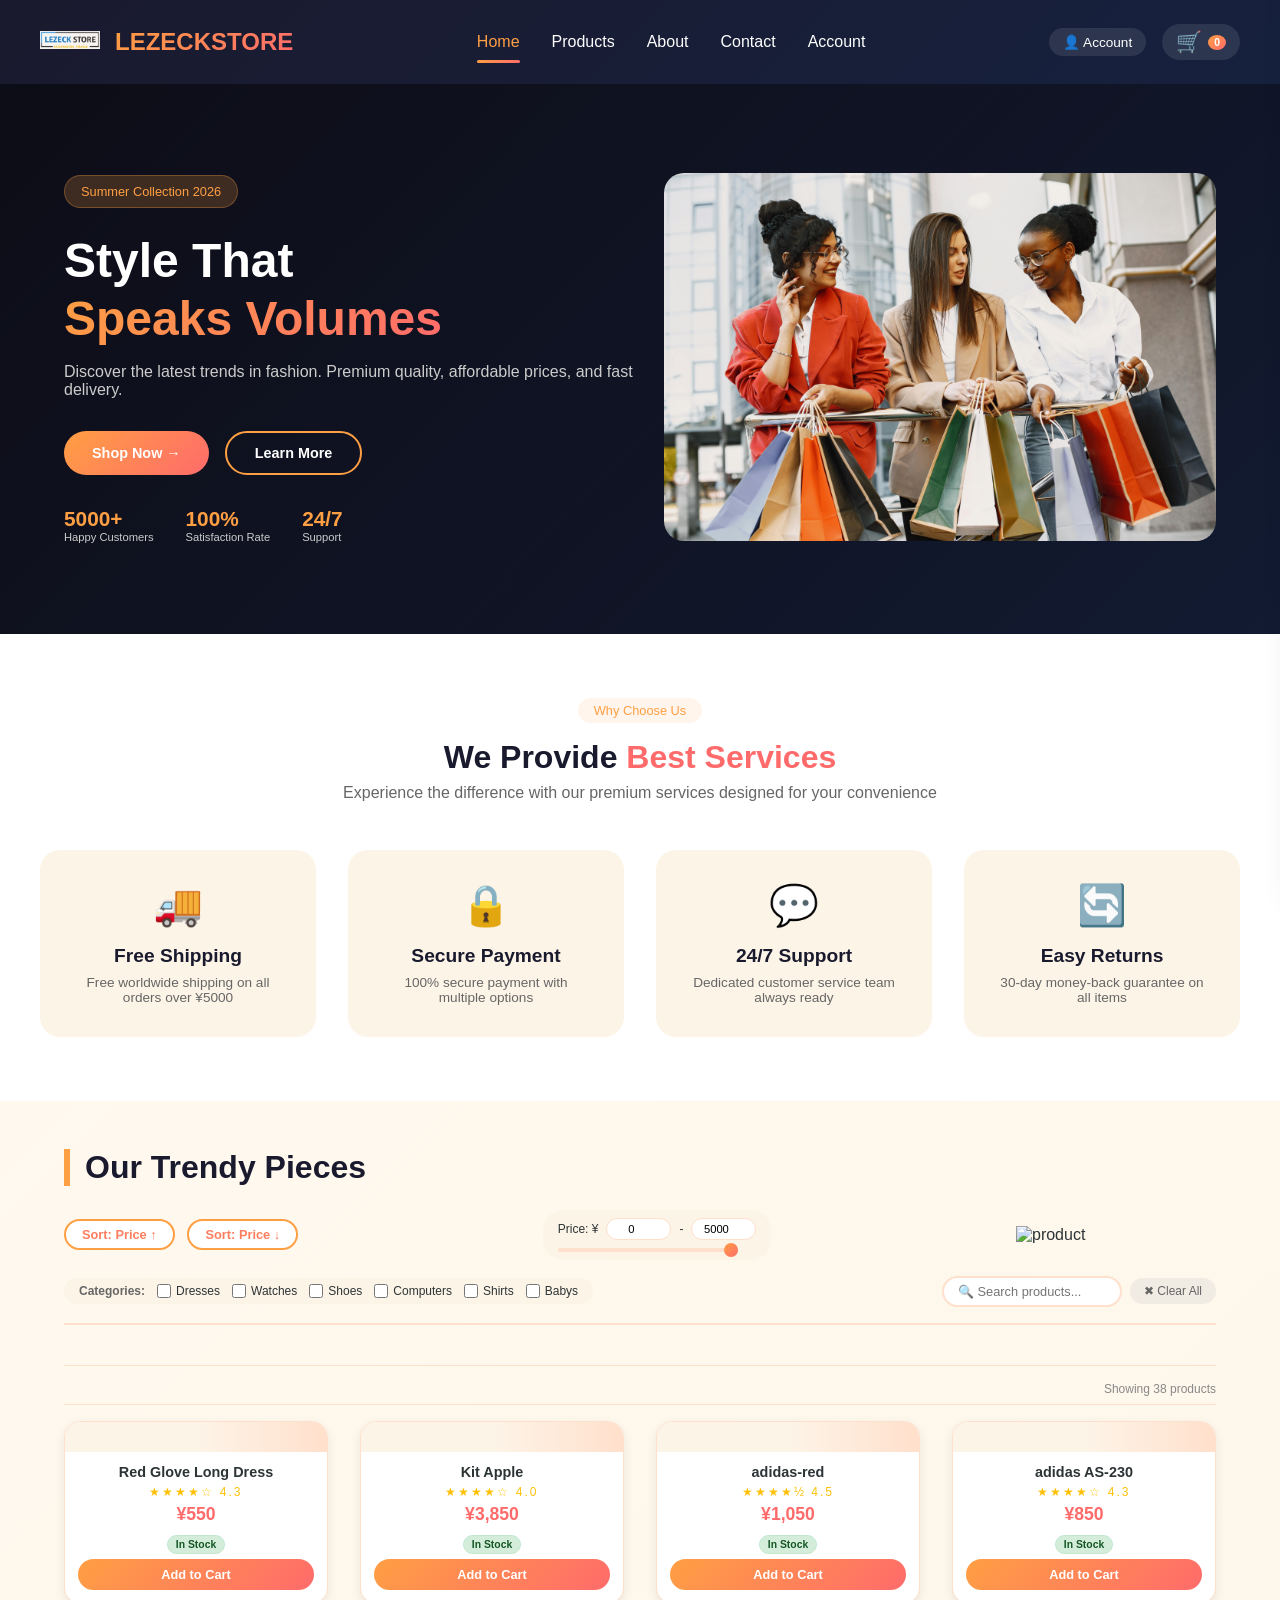
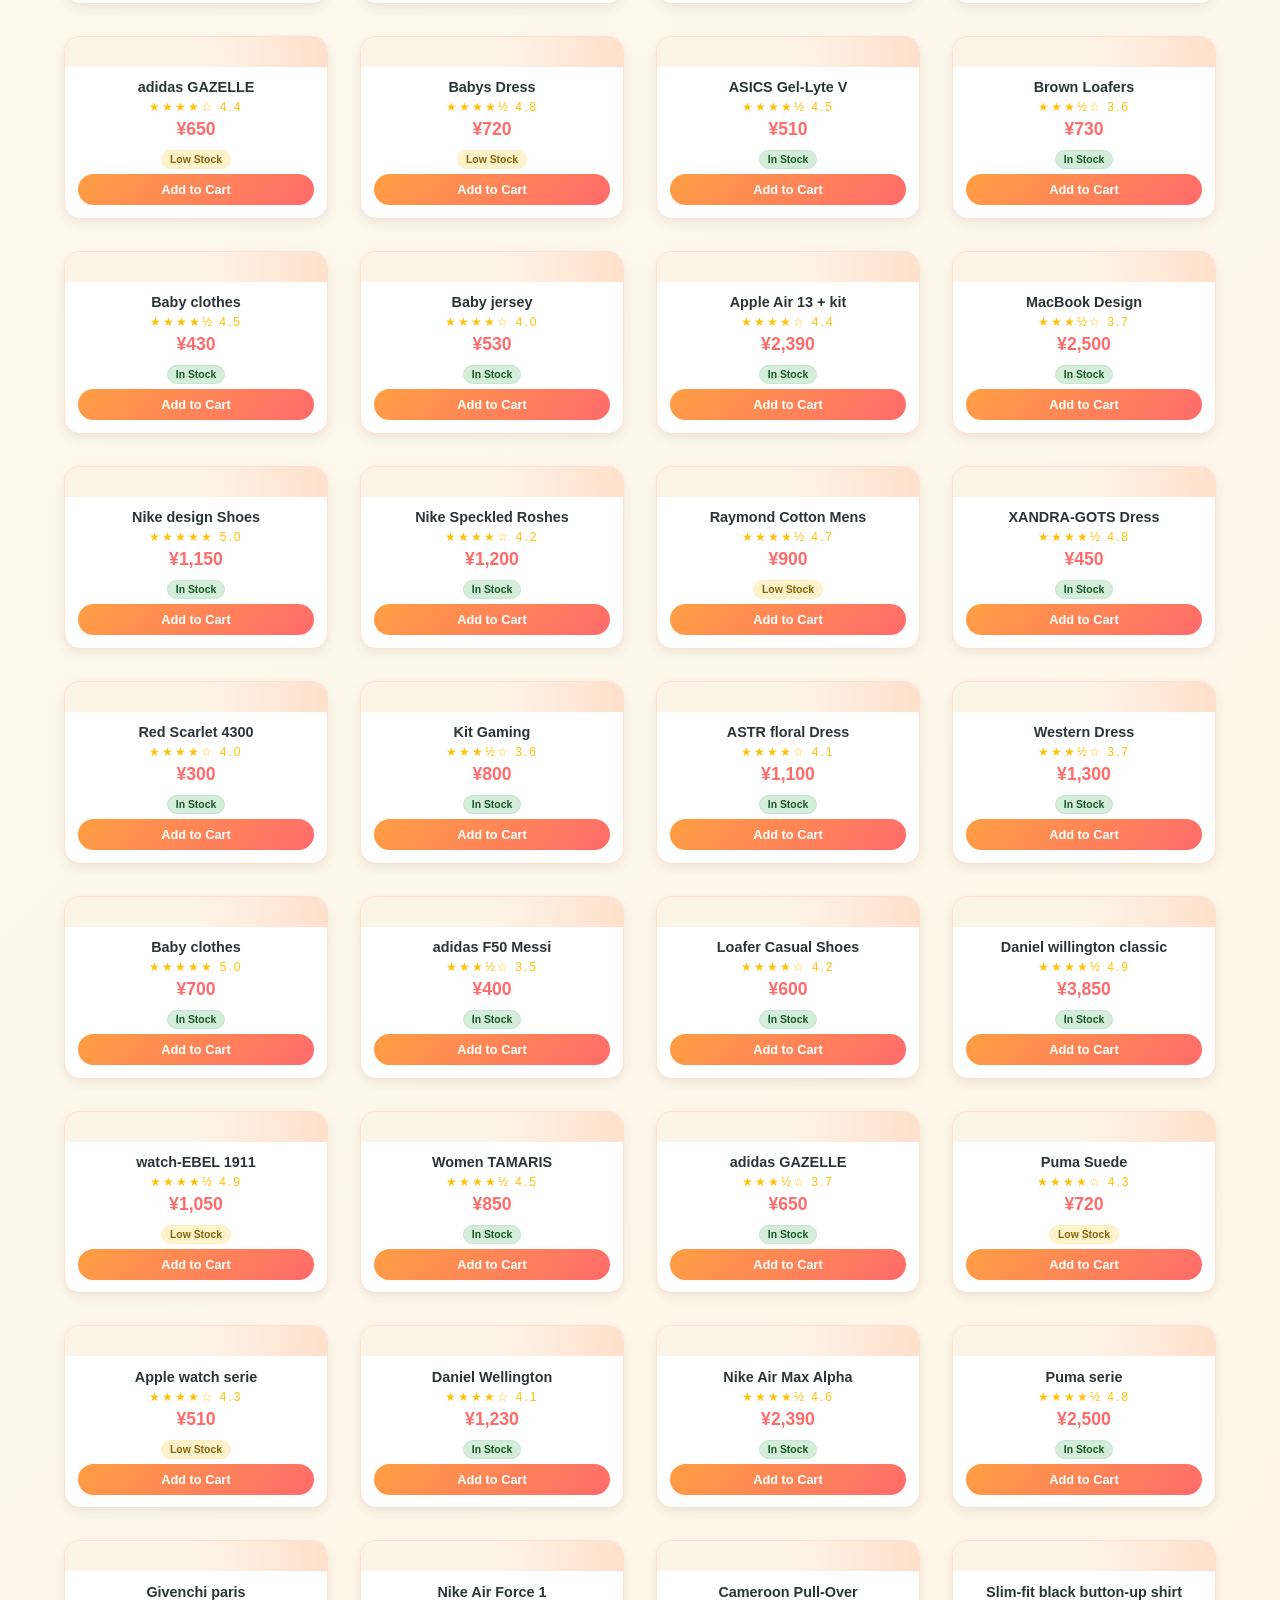
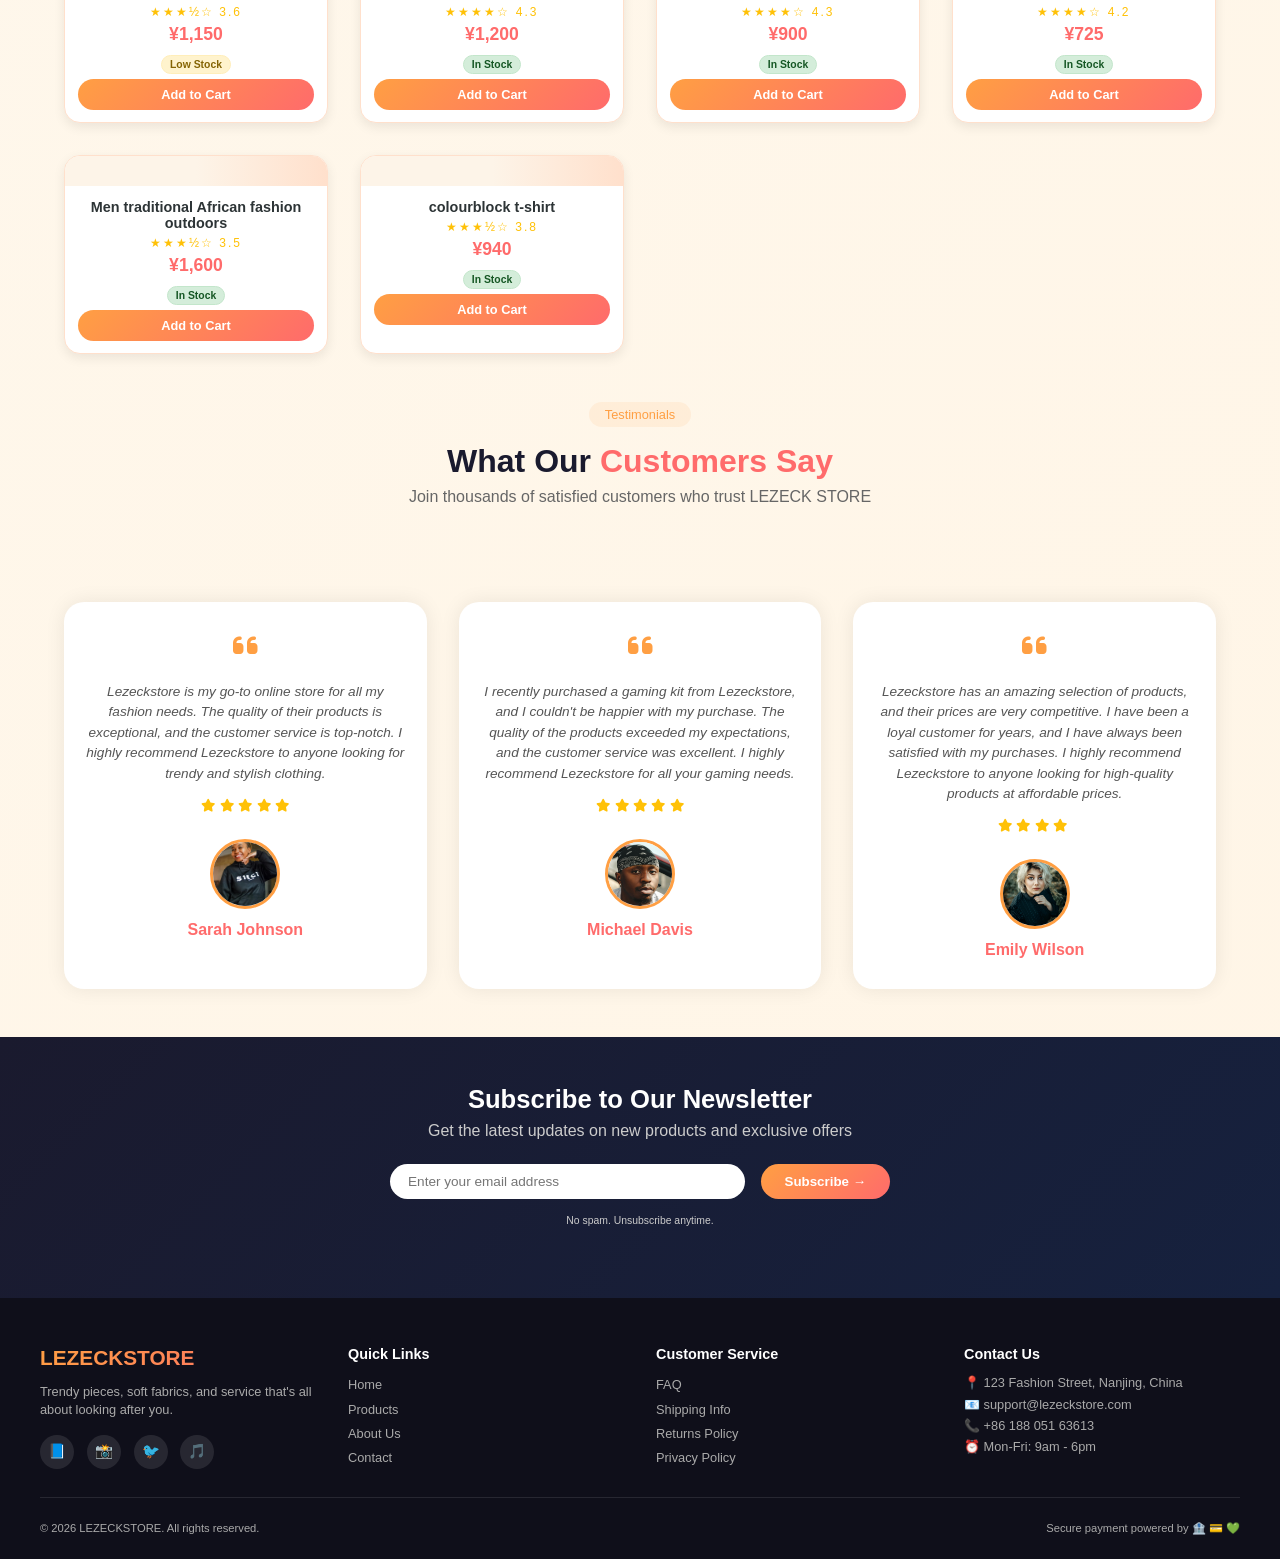
==== commit ab876024: "Fix CSS: Add missing image styles for logo, hero, and testimonials" ====
--- a/index.html
+++ b/index.html
@@ -129,6 +129,7 @@
             <label class="category-checkbox"><input type="checkbox" class="category-chk" value="Shoes"> Shoes</label>
             <label class="category-checkbox"><input type="checkbox" class="category-chk" value="Computers"> Computers</label>
            <label class="category-checkbox"><input type="checkbox" class="category-chk" value="shirt"> Shirts</label>
+           <label class="category-checkbox"><input type="checkbox" class="category-chk" value="baby"> Babys</label>
         </div>
         
         <div class="search-bar">
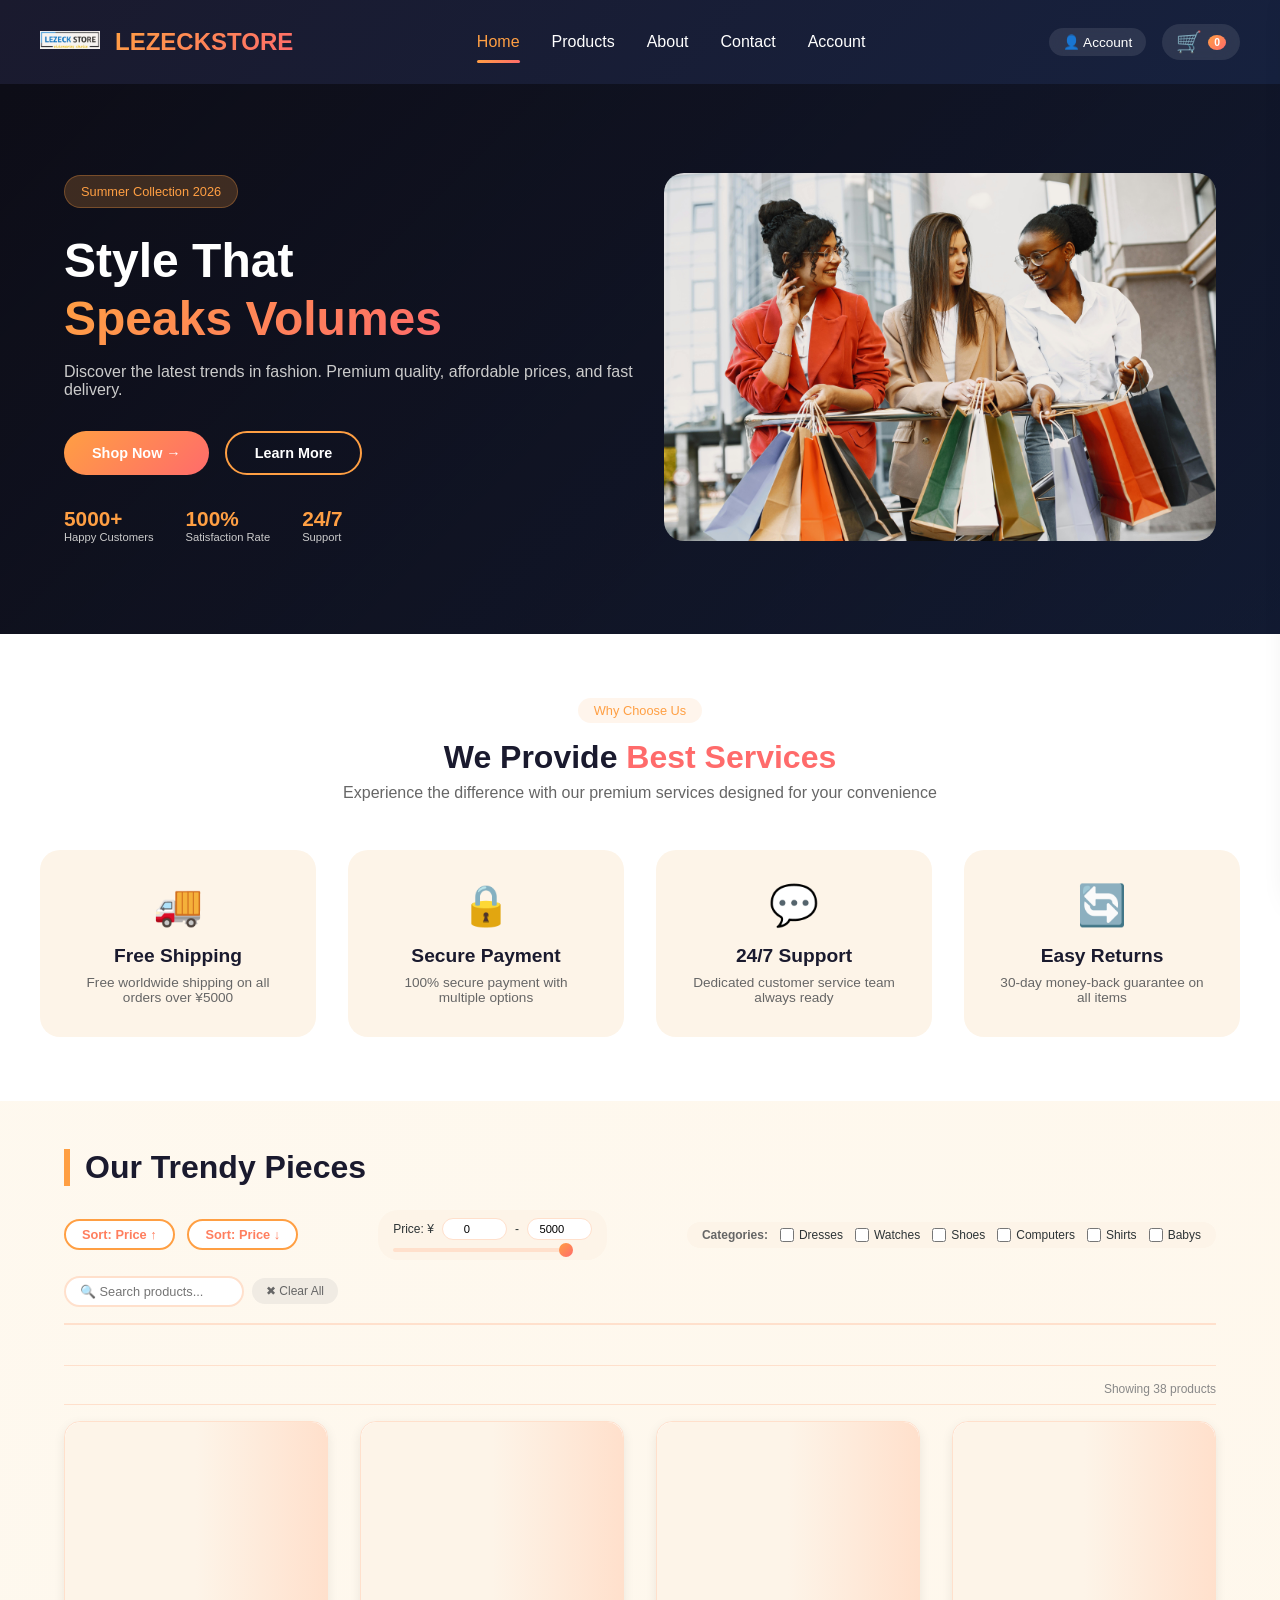
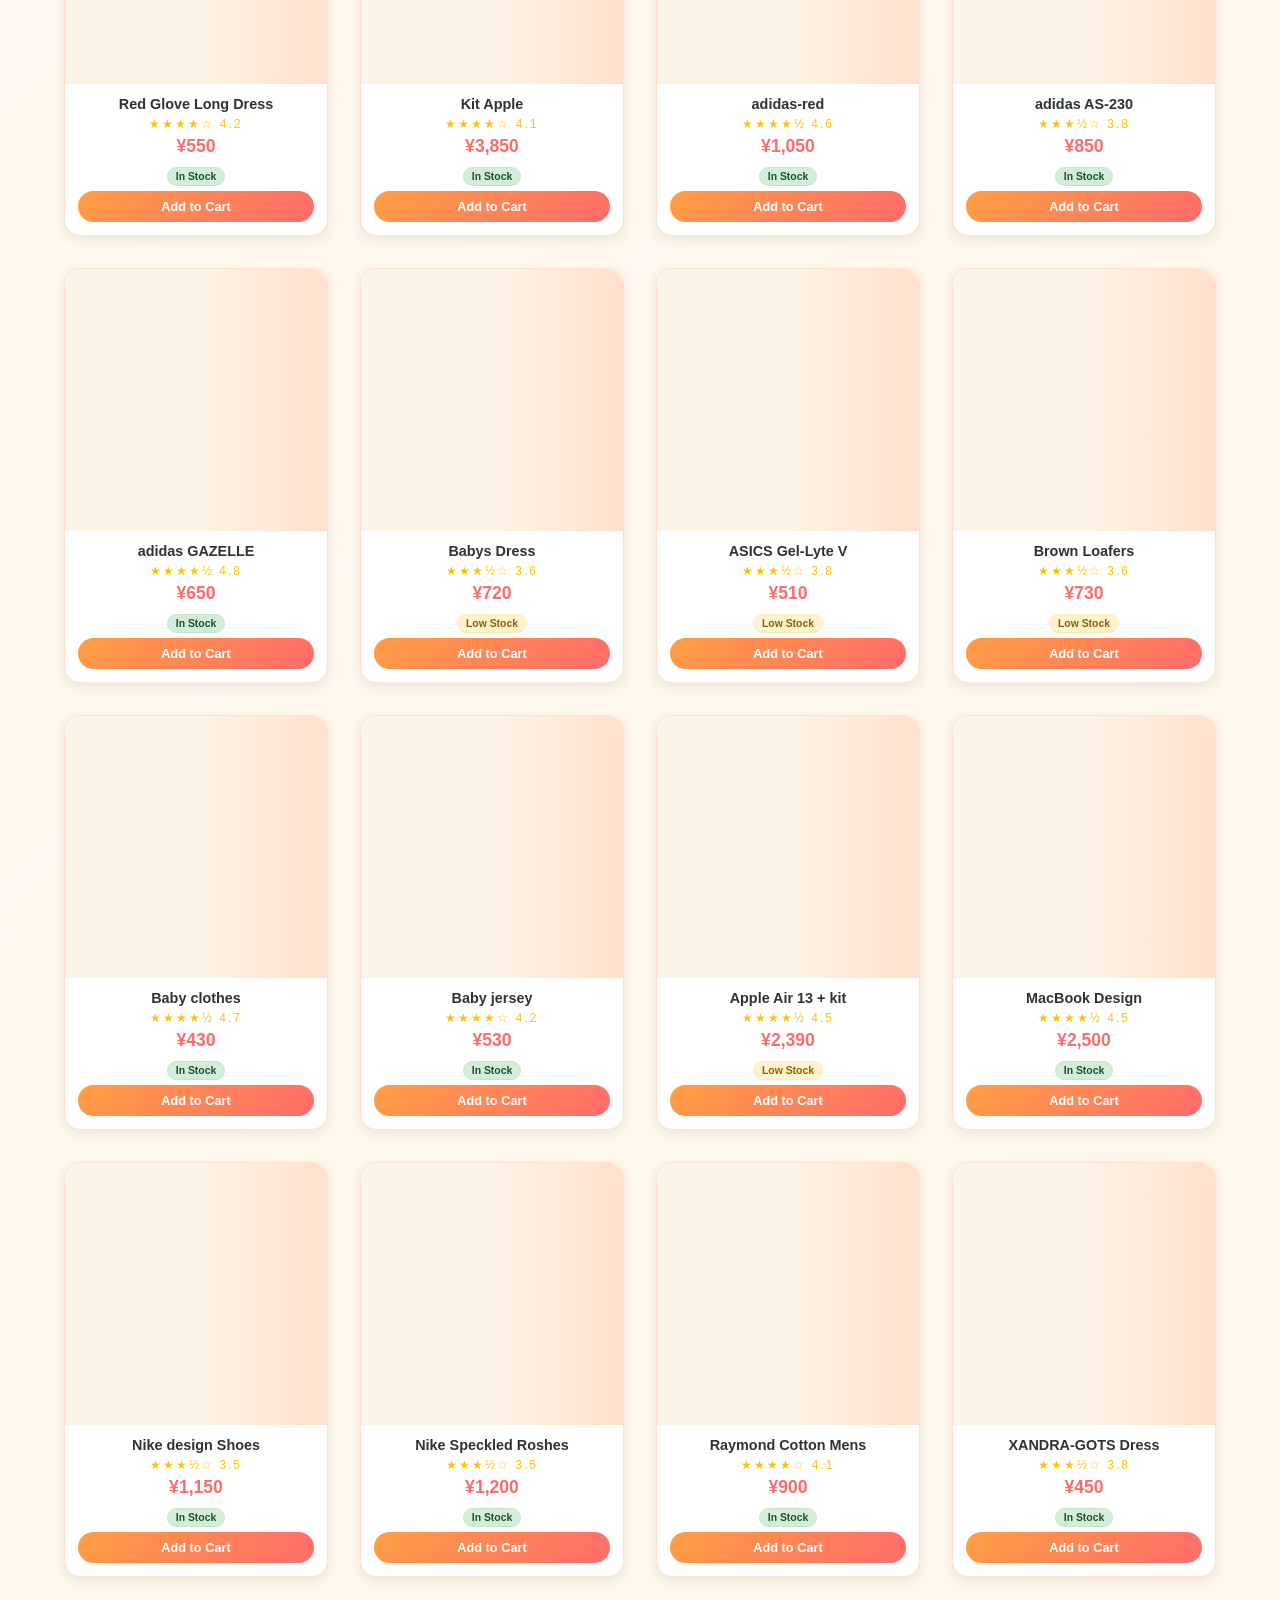
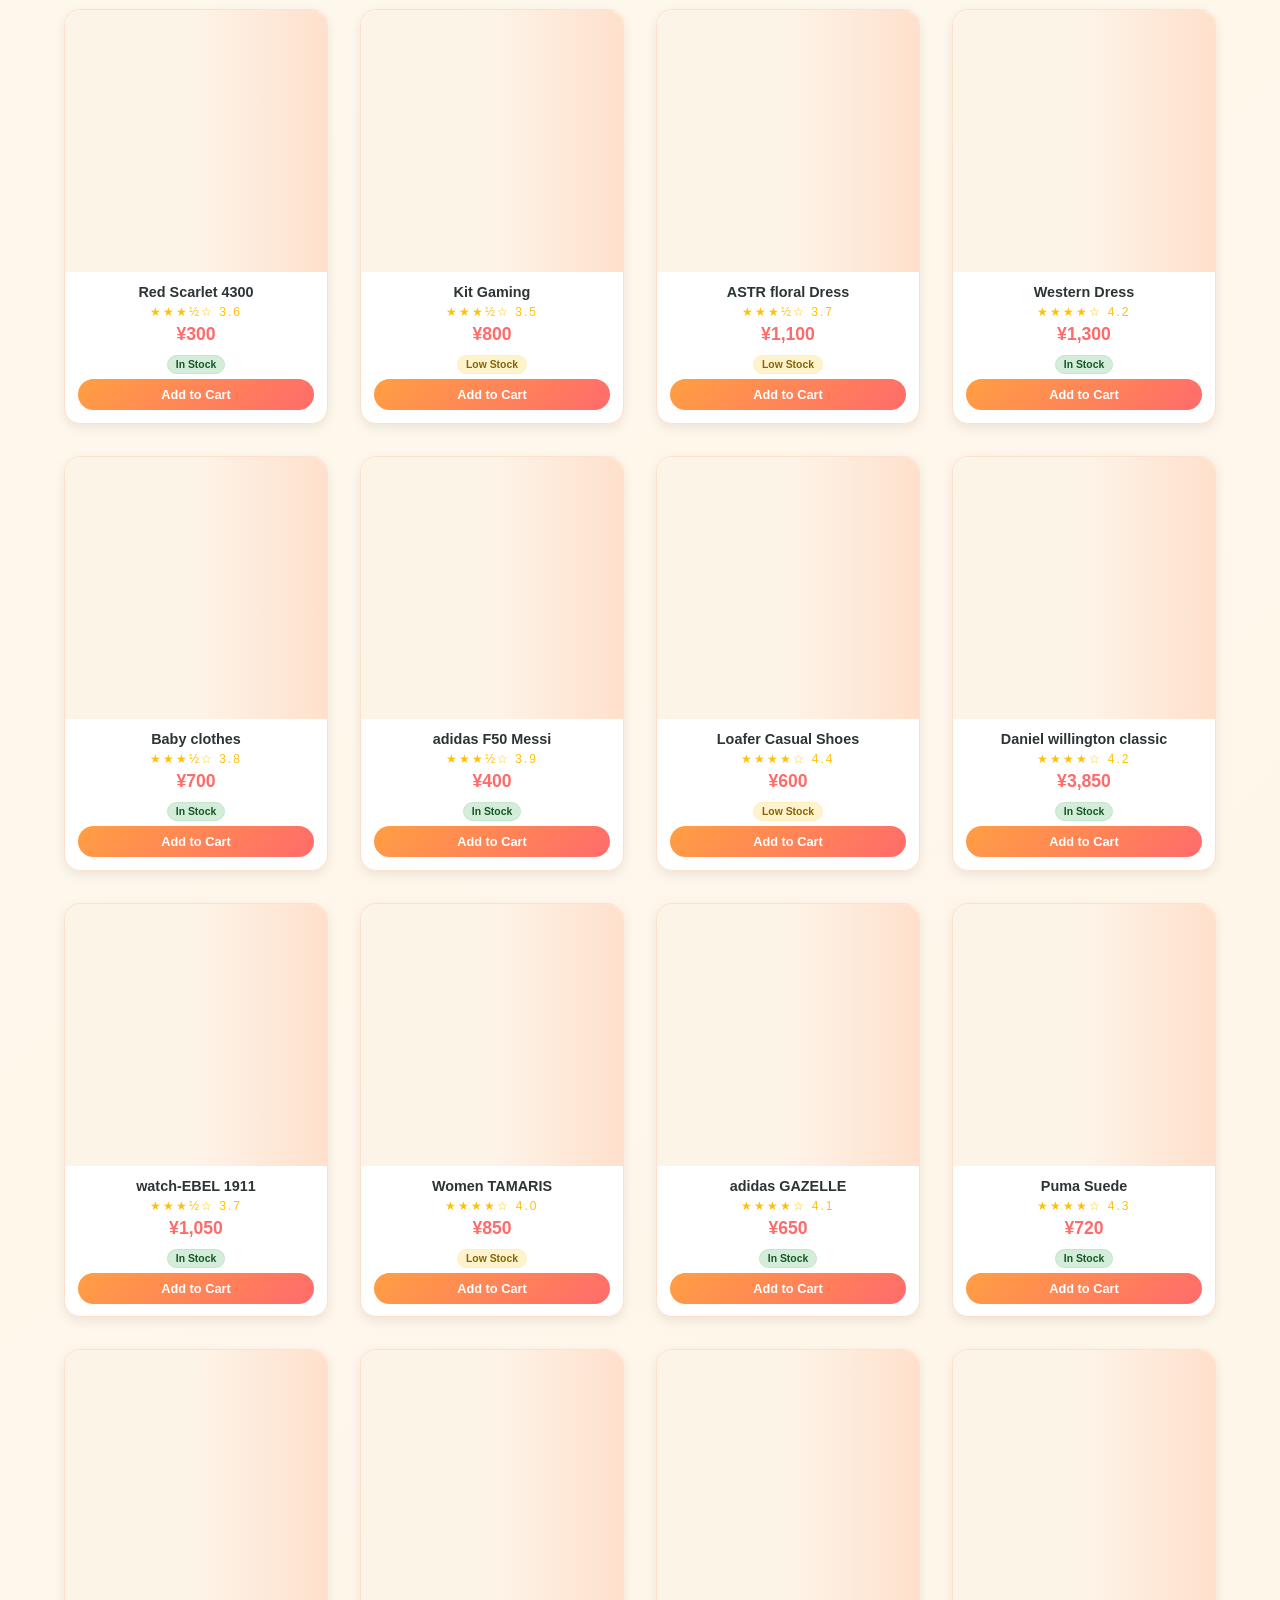
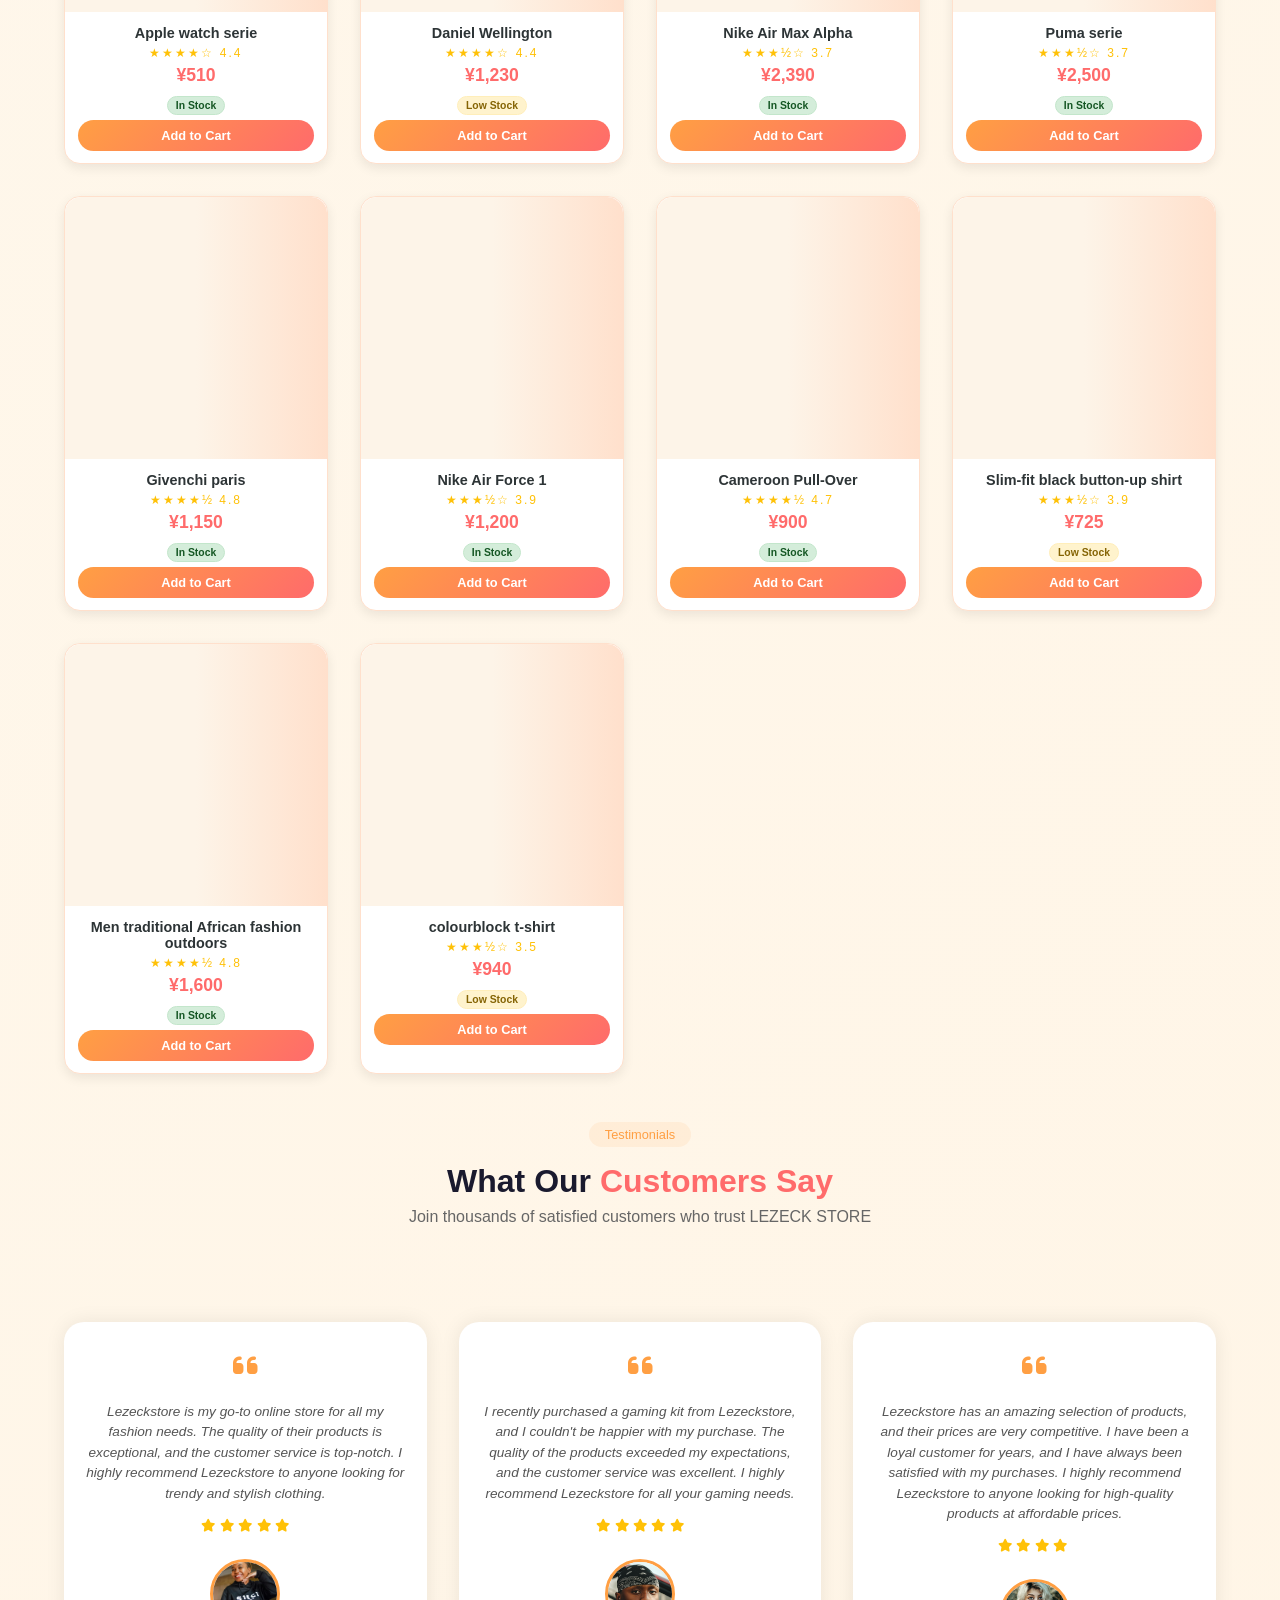
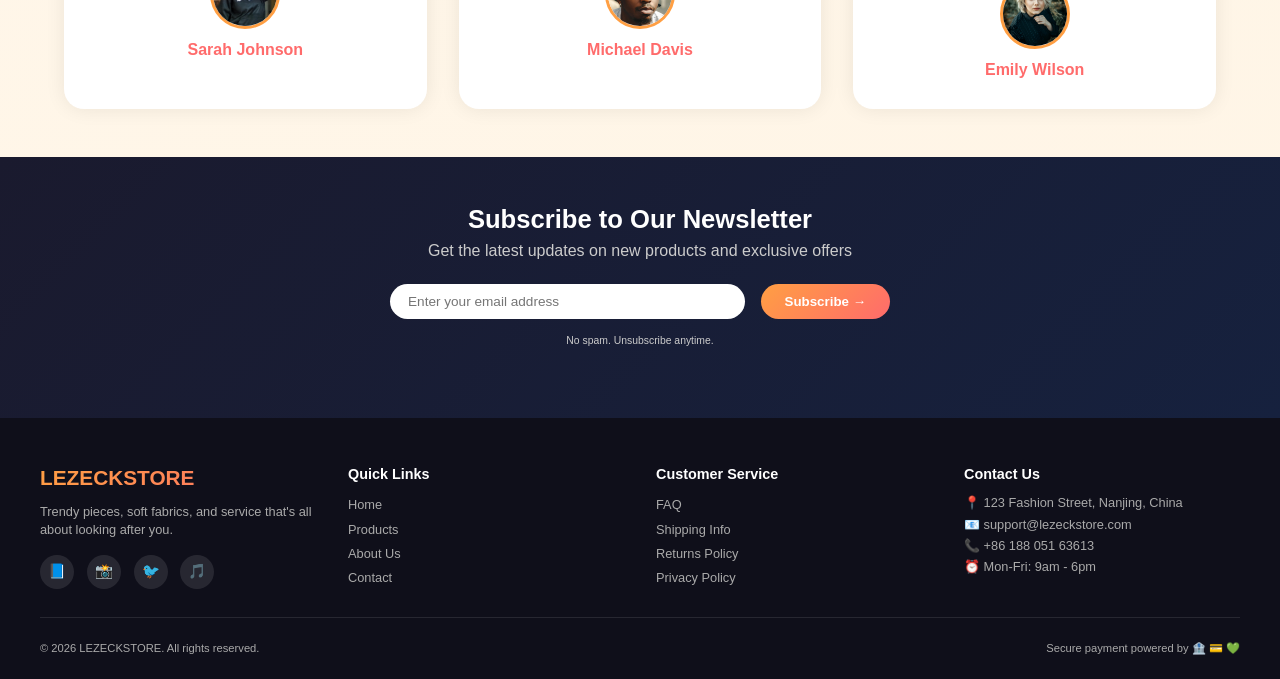
==== commit 07b89c16: "Fix CSS: Add missing image styles for logo, hero, and testimonials" ====
--- a/index.html
+++ b/index.html
@@ -8,6 +8,7 @@
     <link rel="stylesheet" href="https://cdnjs.cloudflare.com/ajax/libs/font-awesome/6.4.0/css/all.min.css">
     <link rel="stylesheet" href="styles.css">
     <script src="script.js" defer></script>
+    <link rel="preconnect" href="https://cdnjs.cloudflare.com">
 </head>
 <body>
 
@@ -120,7 +121,6 @@
             </div>
             <input type="range" id="priceSlider" class="price-slider" min="0" max="5000" value="5000">
         </div>
-        <img src="product7" width="200px" alt="product">
         
         <div class="categories-filter">
             <span class="filter-label">Categories:</span>
--- a/styles.css
+++ b/styles.css
@@ -556,10 +556,11 @@
 
 .skeleton-img {
     width: 100%;
-    height: 30px;
+    height: auto;
     aspect-ratio: 1 / 1;
     background: linear-gradient(90deg, #fdf4e8 25%, #ffe0cc 50%, #fdf4e8 75%);
     background-size: 200% 100%;
+    border-radius: 16px 16px 0 0;
     animation: shimmer 1.5s infinite;
 }
 
